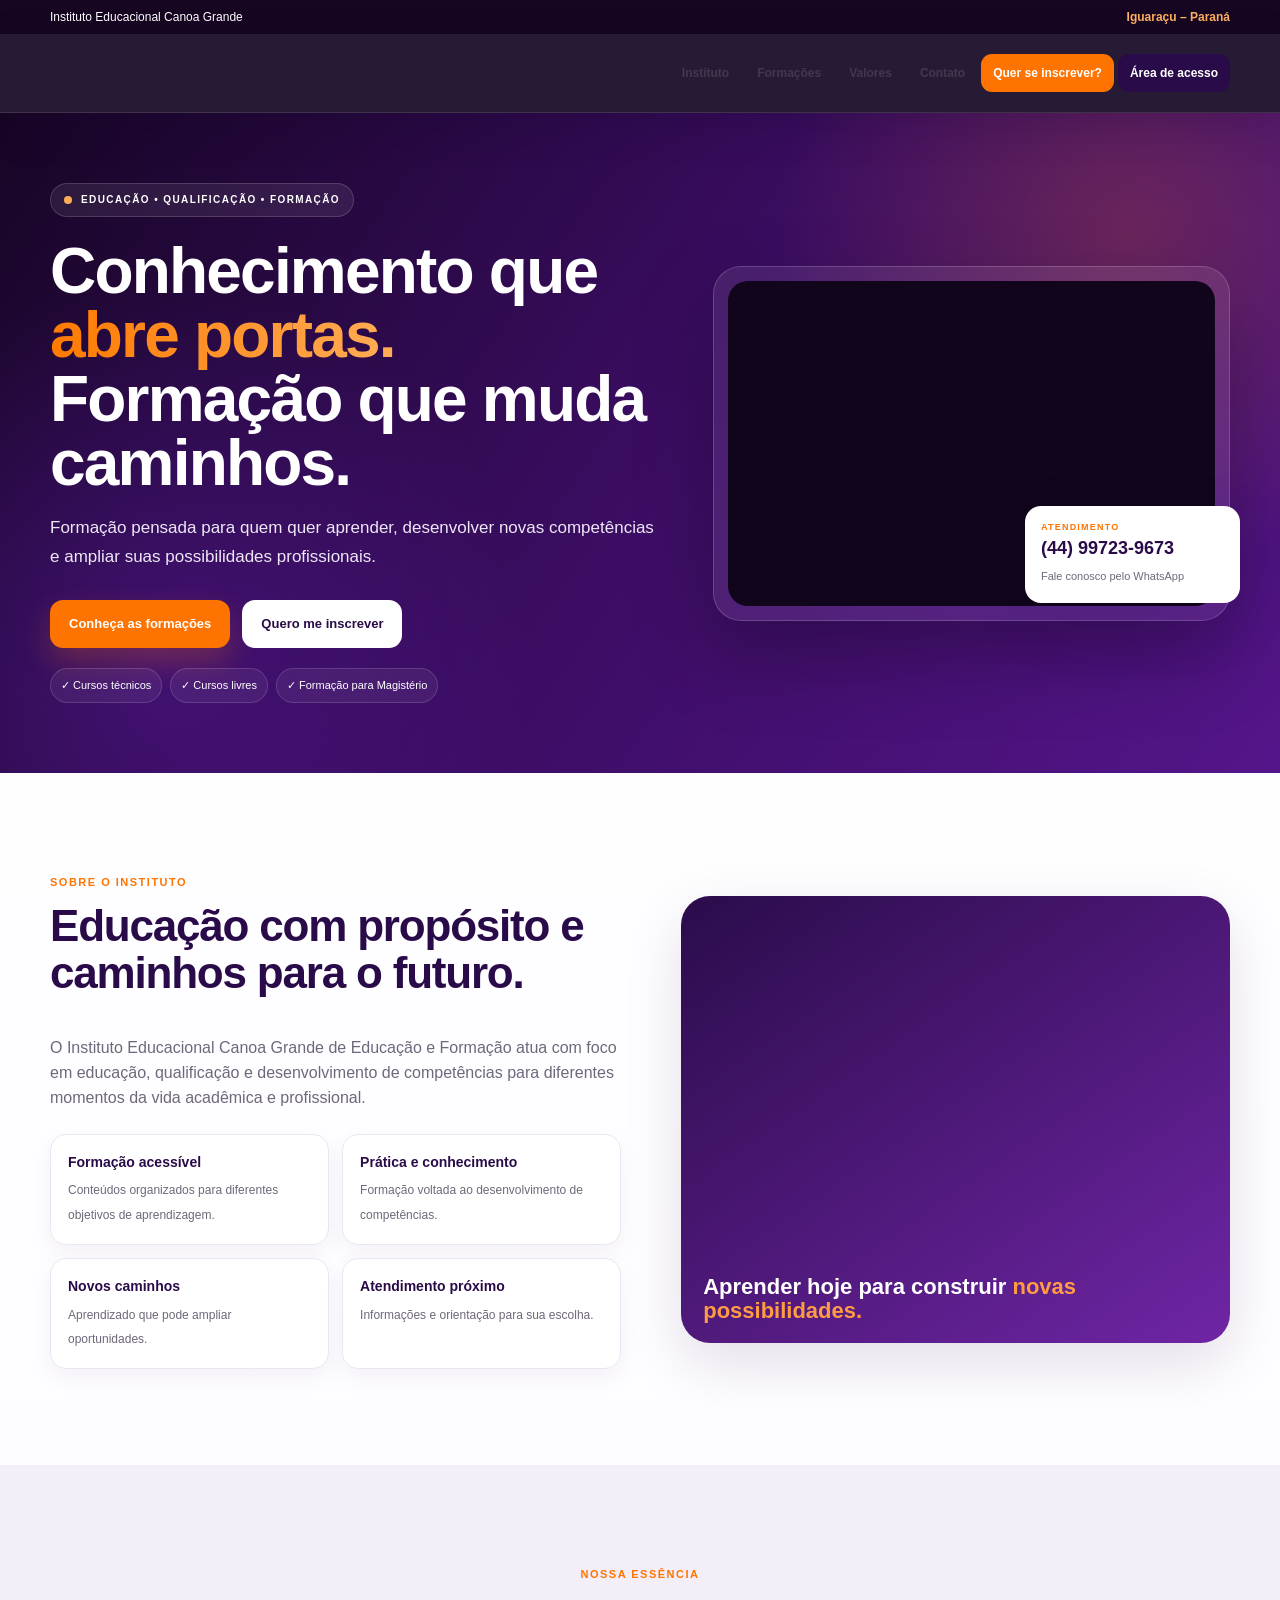
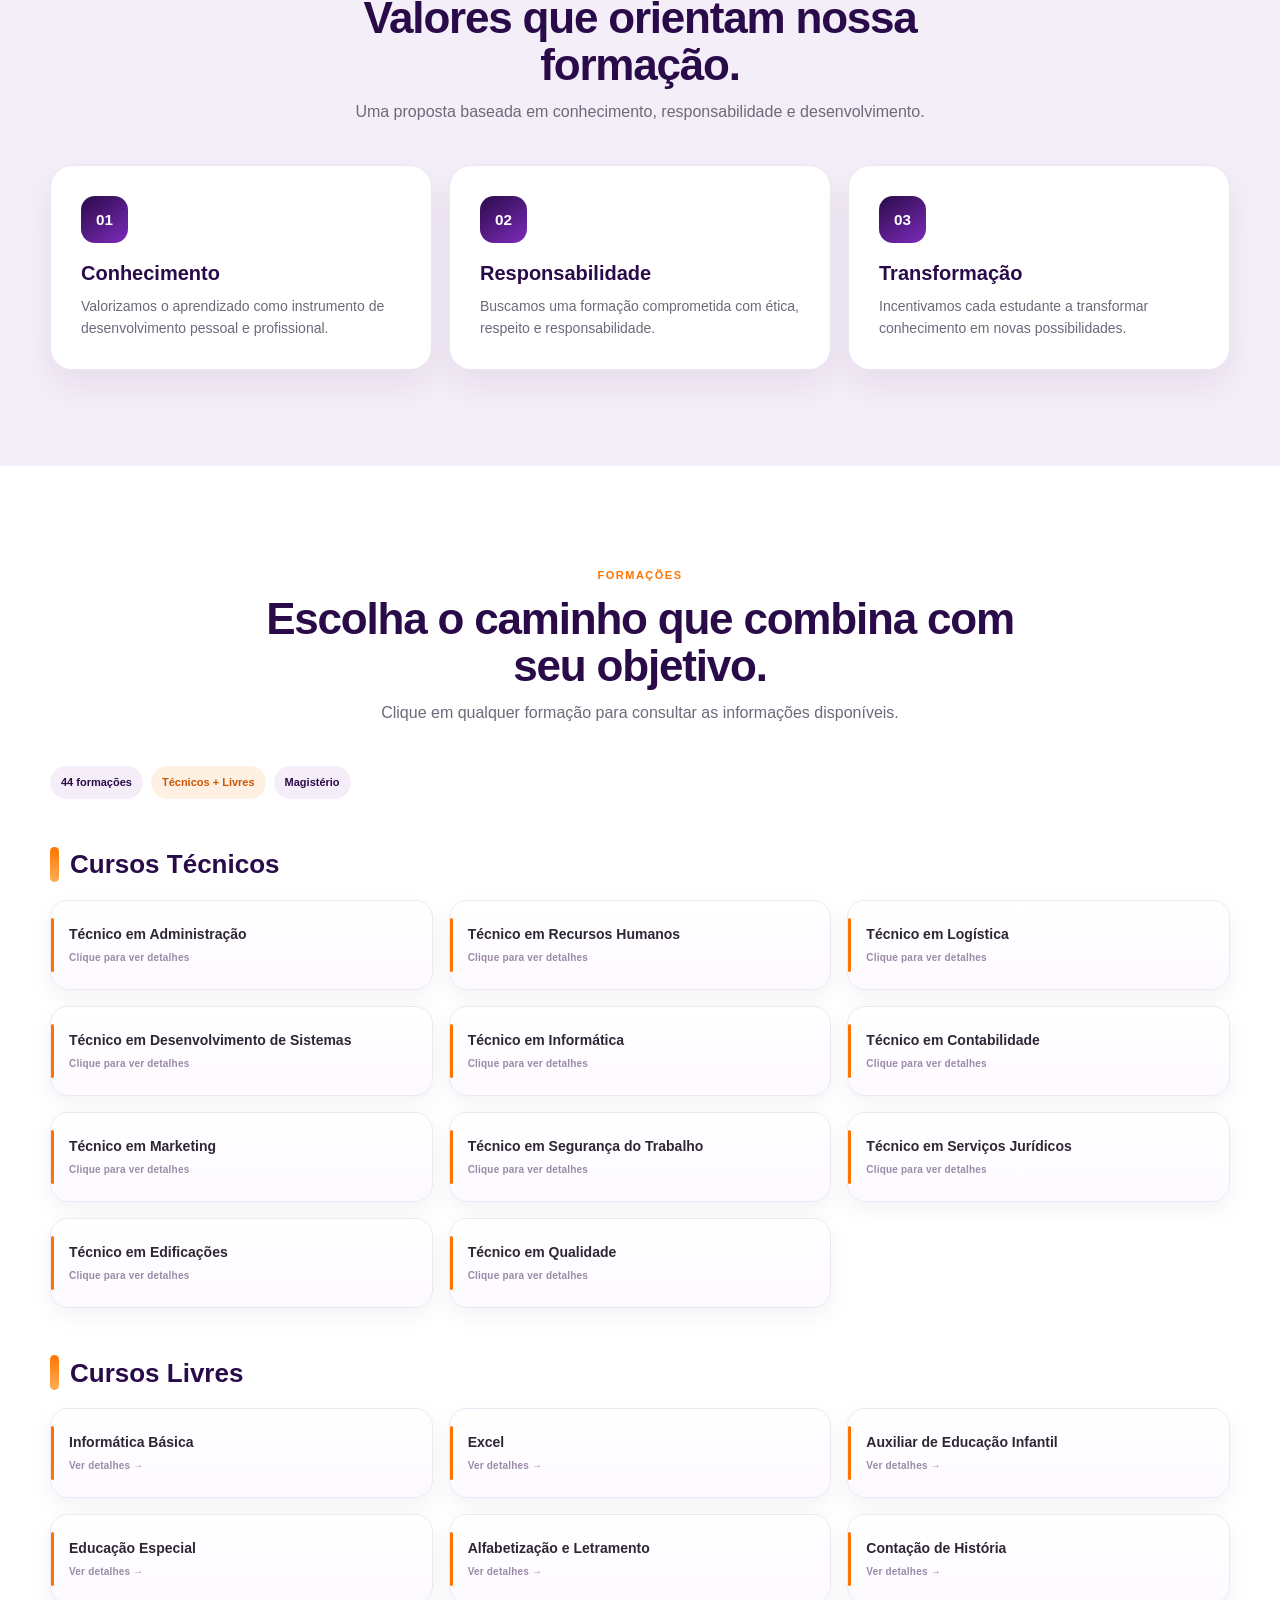
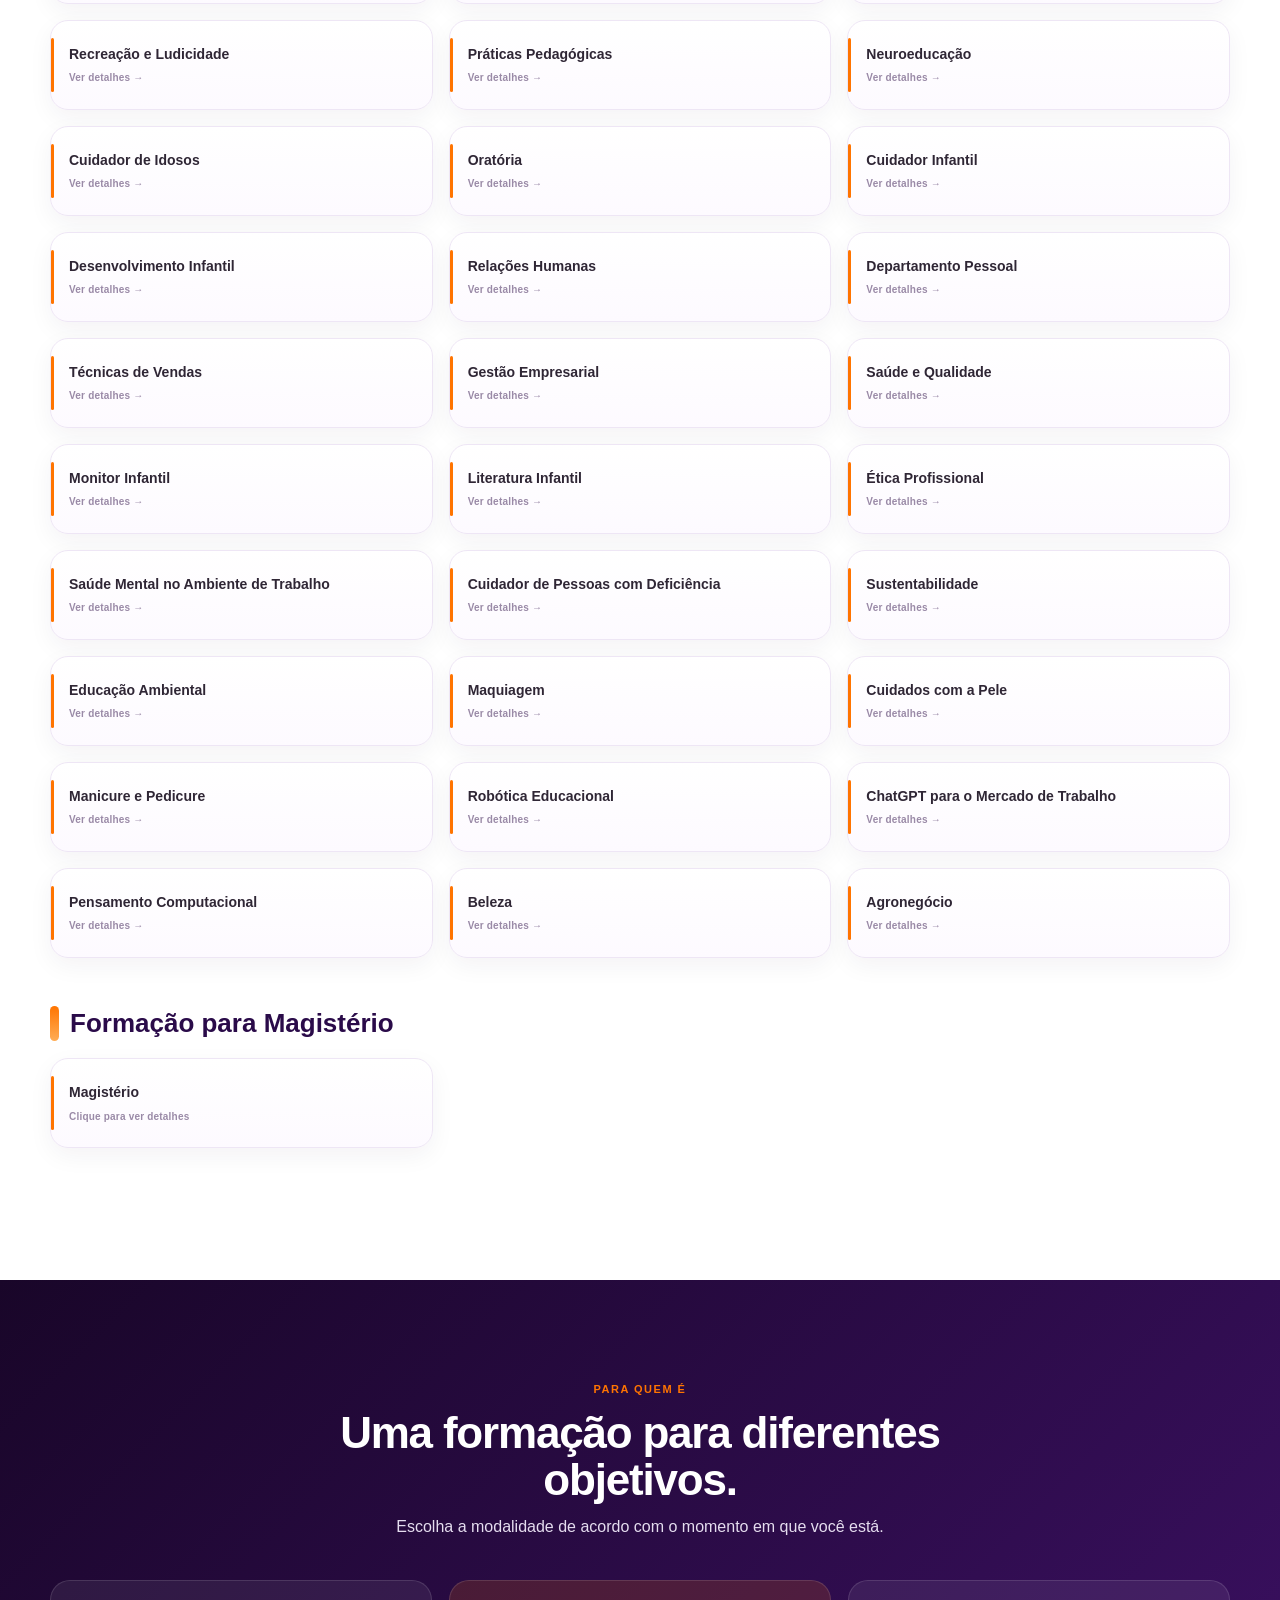
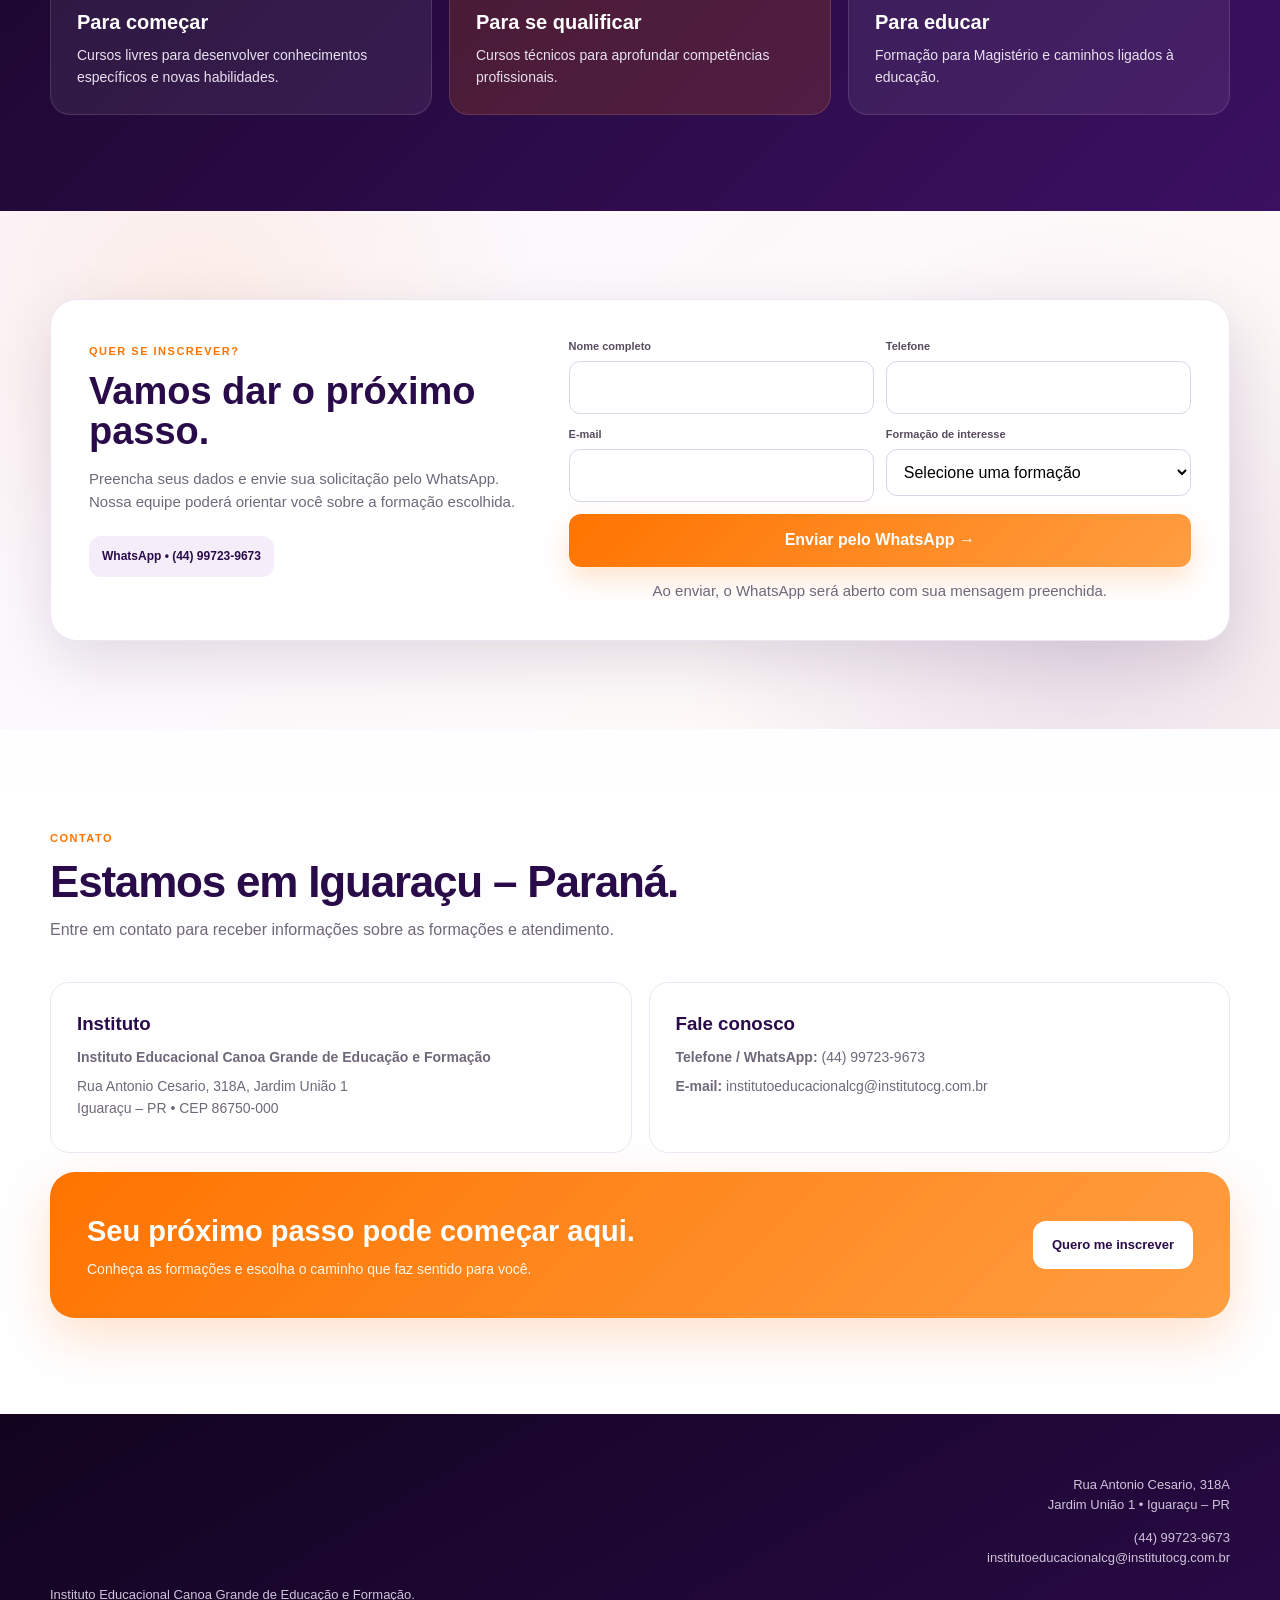
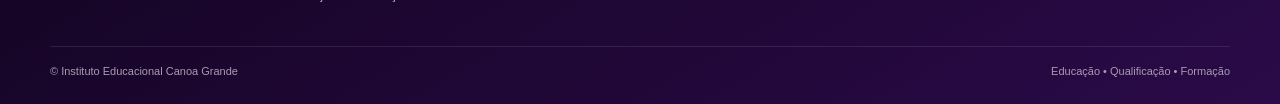
==== instituto/index.html @ 1479496f "Criar acesso independente do Instituto para GitHub Pages" ====
<!doctype html><html lang="pt-BR"><head><meta charset="utf-8"><meta name="viewport" content="width=device-width,initial-scale=1"><title>Instituto Educacional Canoa Grande</title><meta http-equiv="refresh" content="0;url=../landing.html"><script>location.replace('../landing.html');</script></head><body>Redirecionando para o site do Instituto...</body></html>
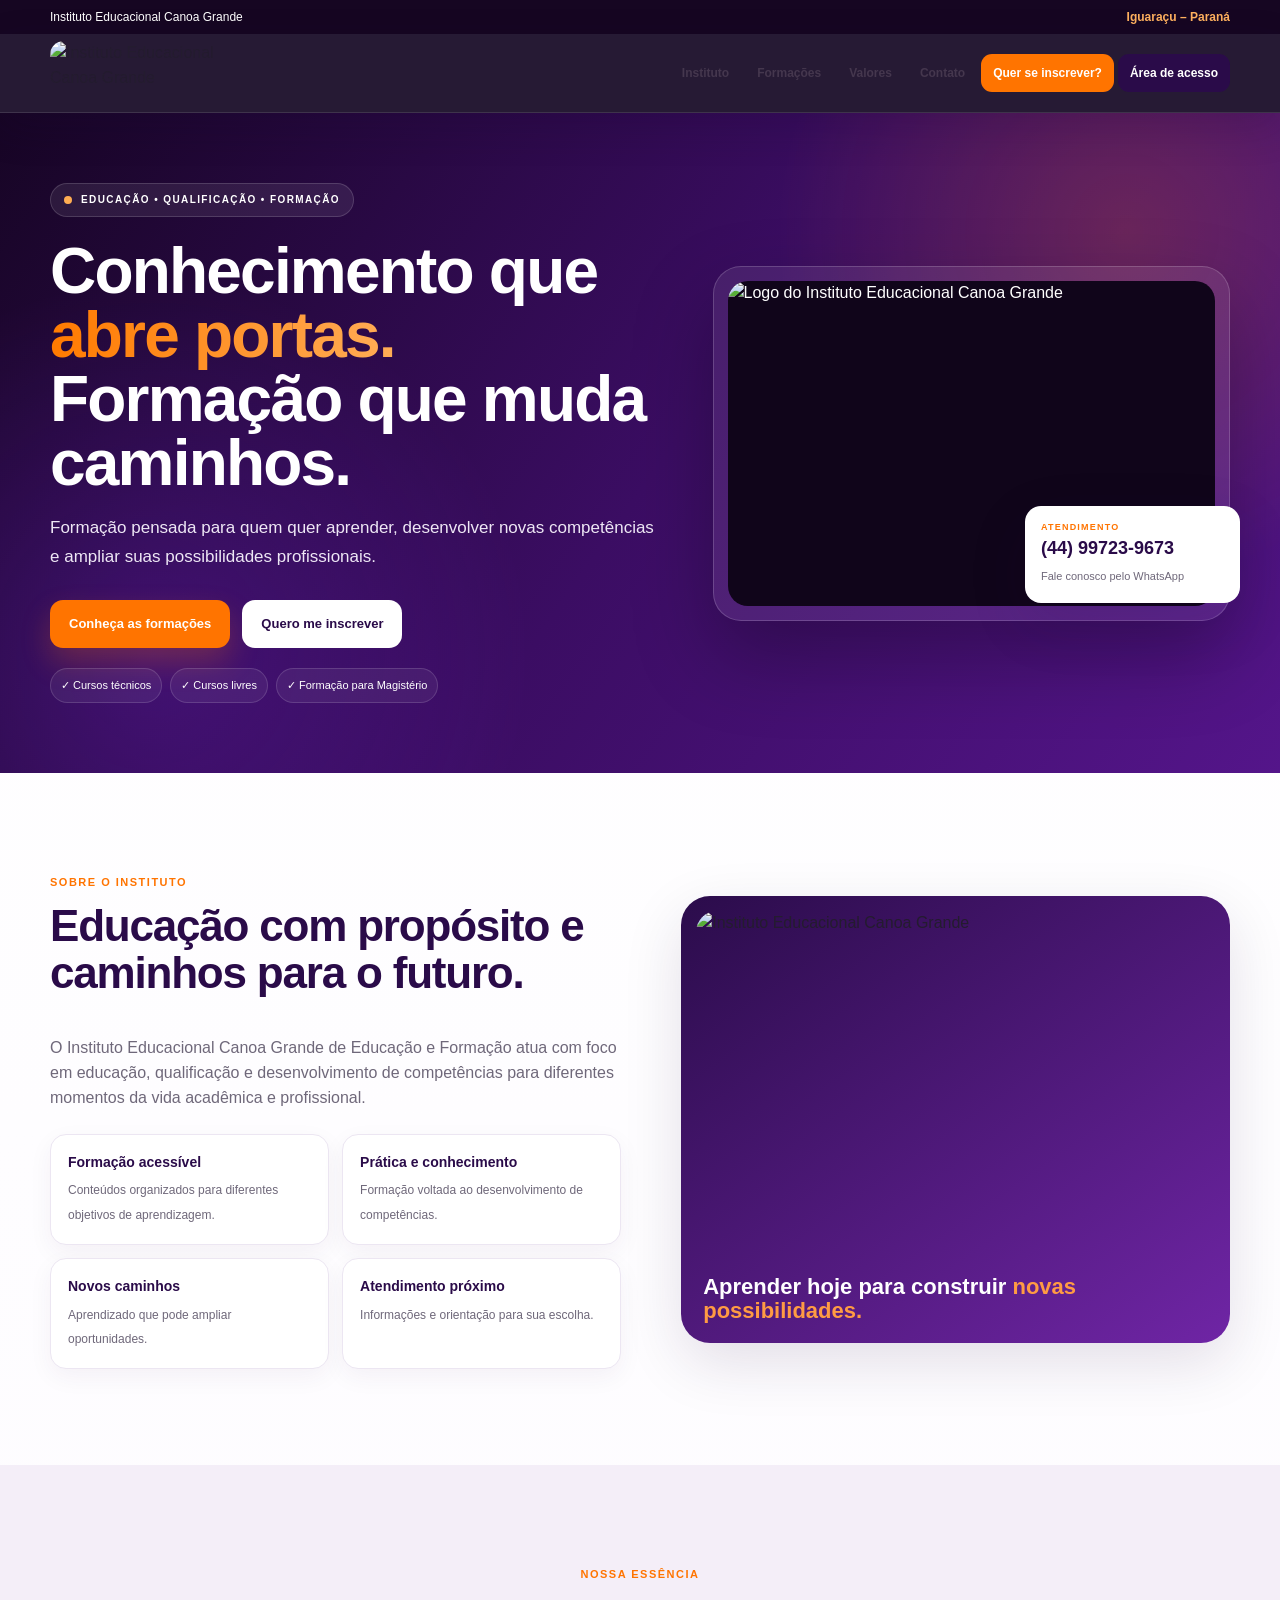
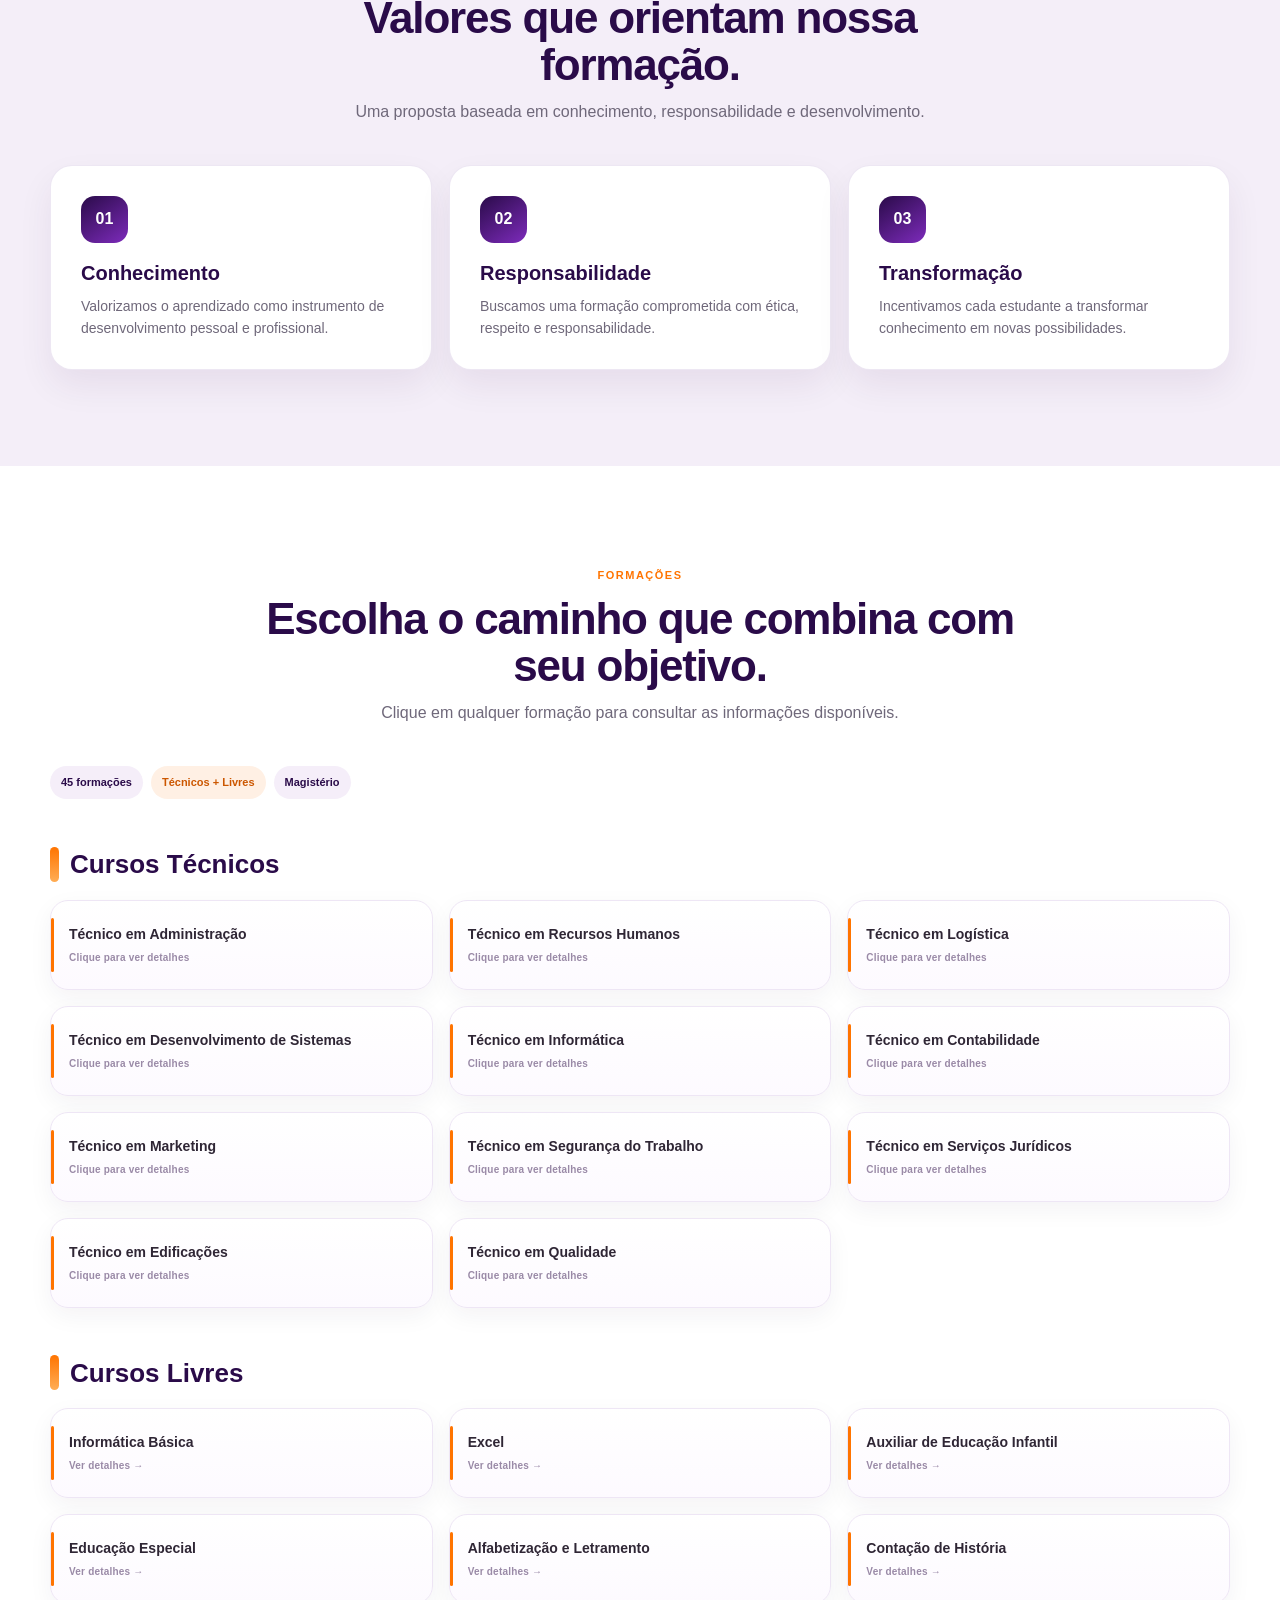
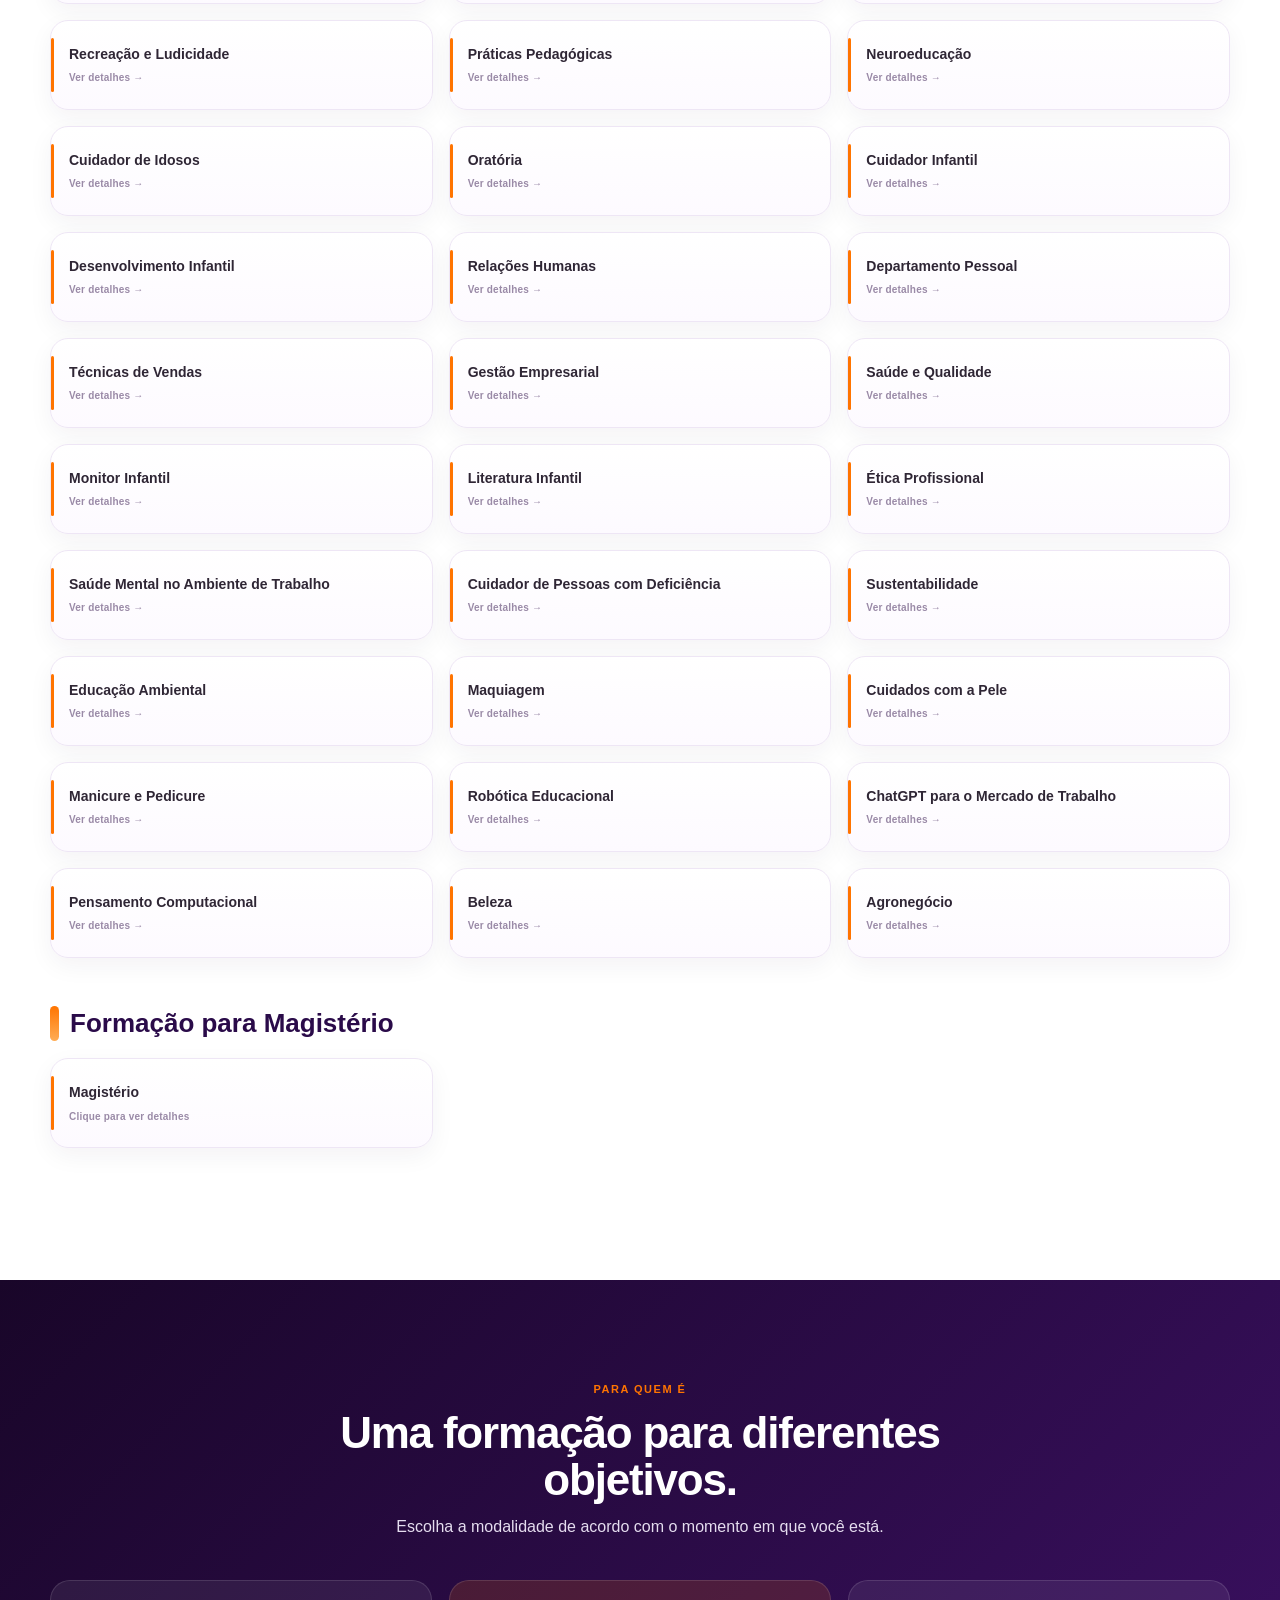
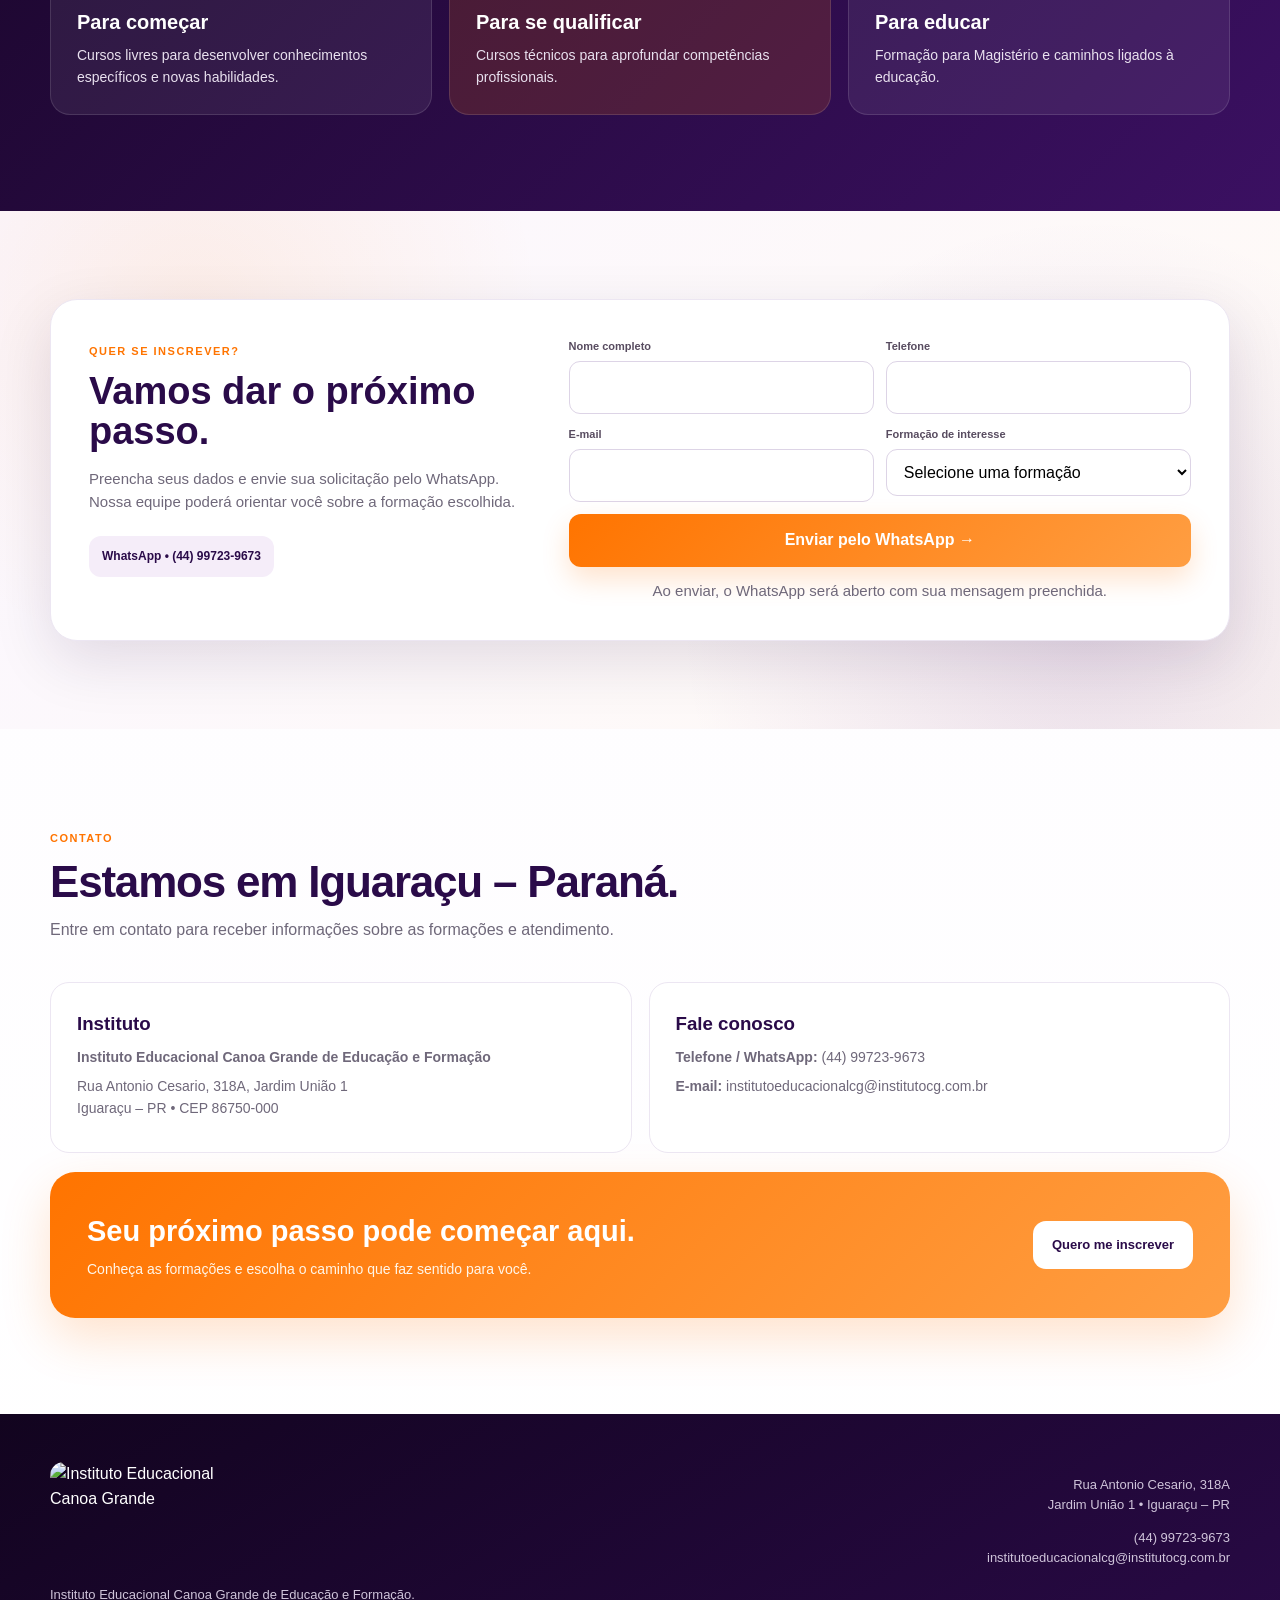
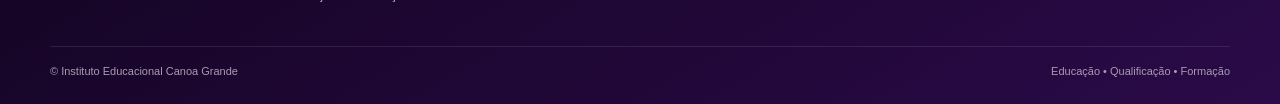
==== commit 62501298: "Corrige publicação estática do site do instituto no GitHub Pages" ====
--- a/instituto/index.html
+++ b/instituto/index.html
@@ -1 +1,34 @@
-<!doctype html><html lang="pt-BR"><head><meta charset="utf-8"><meta name="viewport" content="width=device-width,initial-scale=1"><title>Instituto Educacional Canoa Grande</title><meta http-equiv="refresh" content="0;url=../landing.html"><script>location.replace('../landing.html');</script></head><body>Redirecionando para o site do Instituto...</body></html>+<!doctype html>
+<html lang="pt-BR">
+<head>
+  <meta charset="utf-8">
+  <meta name="viewport" content="width=device-width,initial-scale=1">
+  <meta name="robots" content="index,follow">
+  <title>Instituto Educacional Canoa Grande</title>
+</head>
+<body style="margin:0;background:#190629;color:#fff;font-family:Arial,sans-serif">
+  <div id="status" style="min-height:100vh;display:grid;place-items:center;padding:24px;text-align:center">Carregando o site do Instituto…</div>
+  <script>
+  (async function(){
+    const status=document.getElementById('status');
+    try{
+      const response=await fetch('../landing.html',{cache:'no-store'});
+      if(!response.ok) throw new Error('Falha ao carregar o site institucional ('+response.status+').');
+      let html=await response.text();
+      // GitHub Pages publica este projeto em /Portal-Administrativo/.
+      // Convertemos recursos absolutos para caminhos relativos ao projeto.
+      html=html.replace(/(\s(?:src|href)=['"])\/(?!\/)/gi,'$1../');
+      // Mantém a identidade visual usando a imagem original do logo.
+      html=html.replace(/\.\.\/instituto-logo\.svg/gi,'../instituto-logo-original.jpg');
+      // O card "44 formações" estava incorreto: são 11 técnicos + 33 livres + Magistério = 45.
+      html=html.replace(/44 formações/g,'45 formações');
+      document.open();
+      document.write(html);
+      document.close();
+    }catch(error){
+      status.innerHTML='<div><h1 style="margin:0 0 12px">Não foi possível abrir o Instituto</h1><p style="opacity:.85">'+String(error.message||error)+'</p><p><a href="../" style="color:#ffad52">Voltar ao início</a></p></div>';
+    }
+  })();
+  </script>
+</body>
+</html>
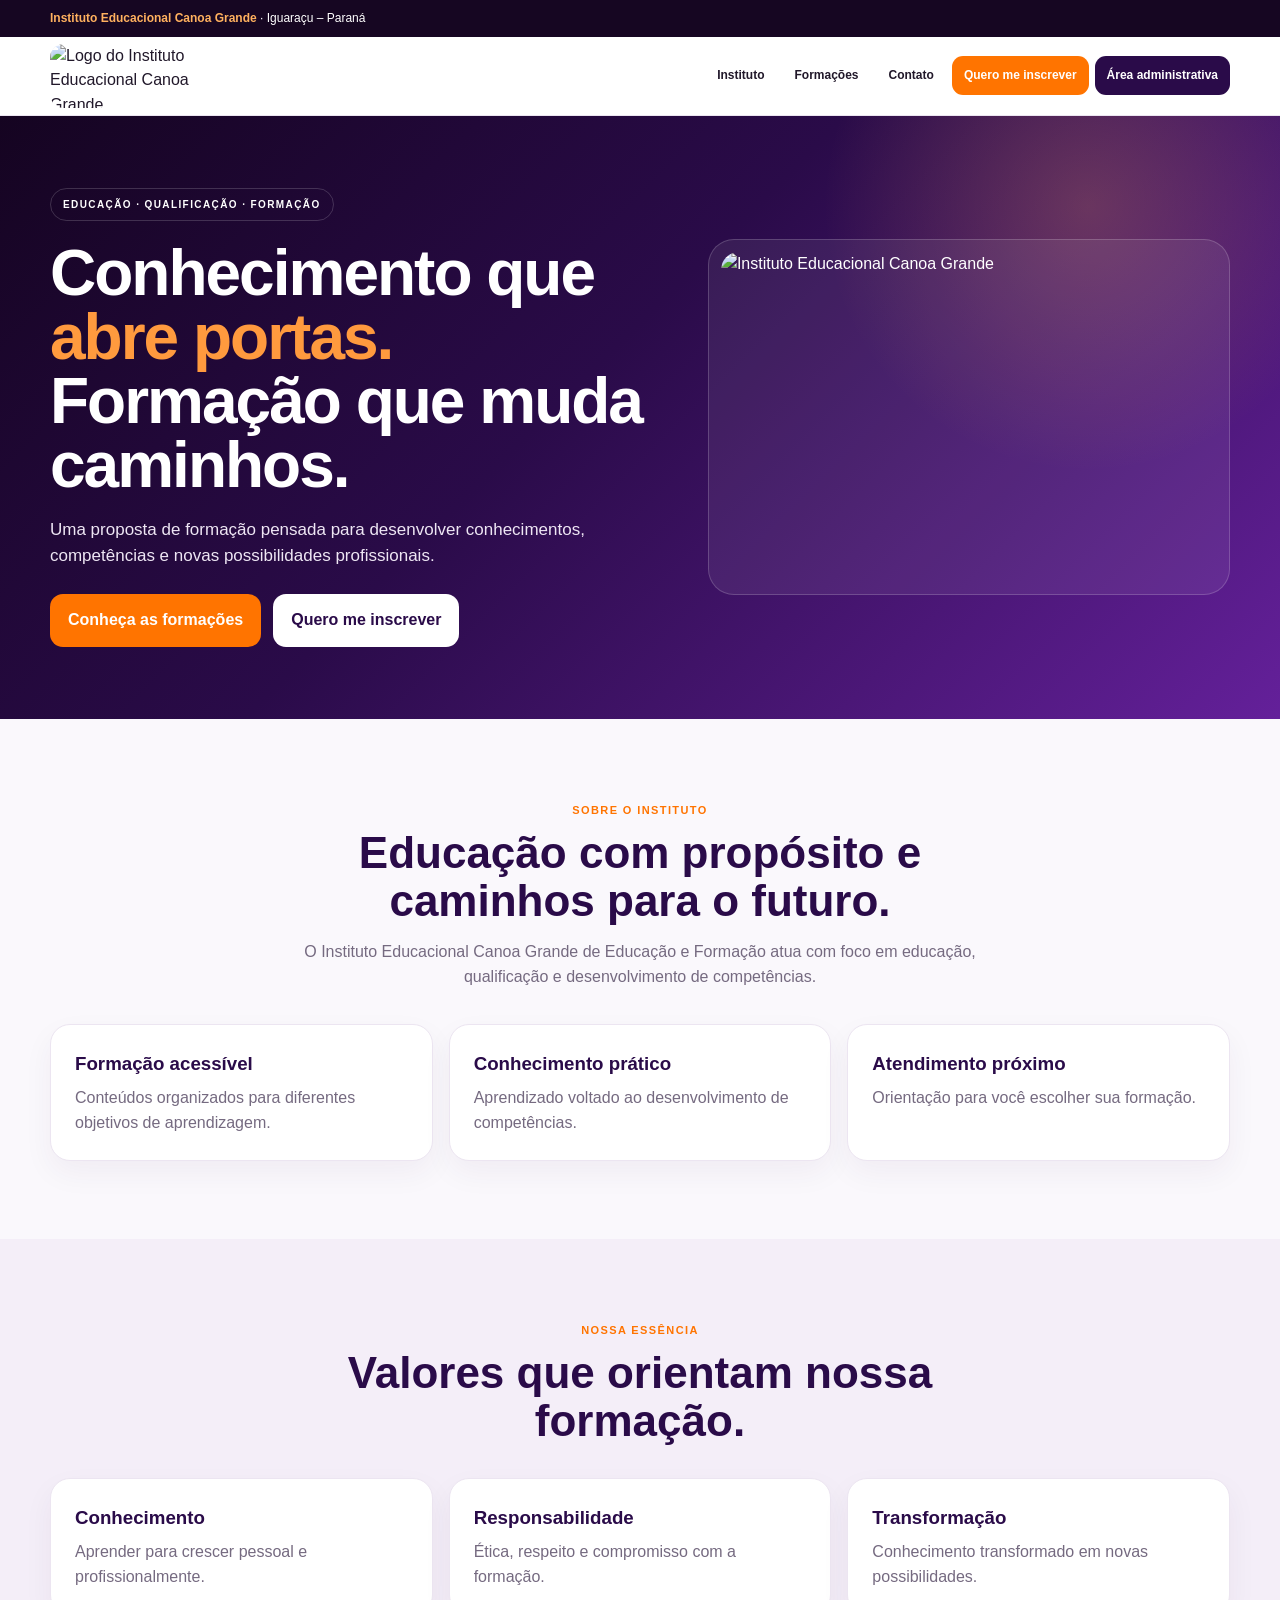
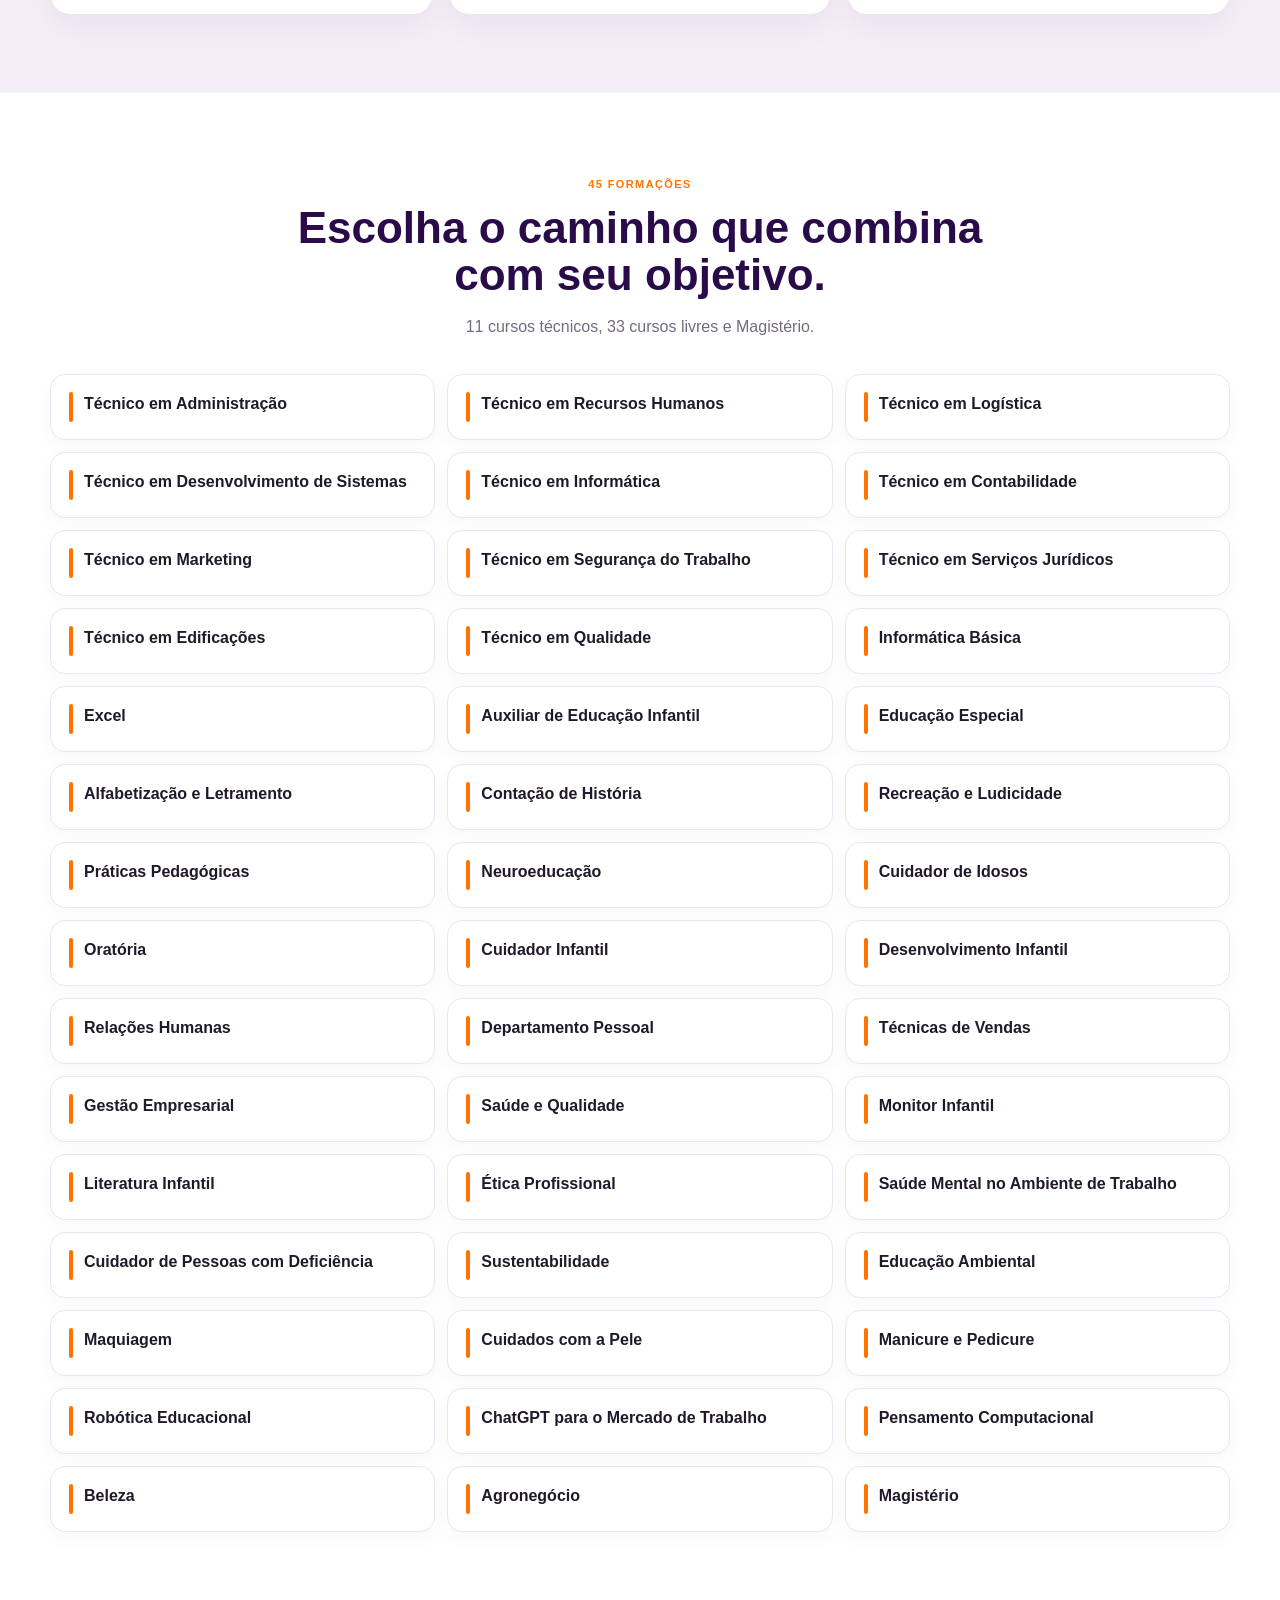
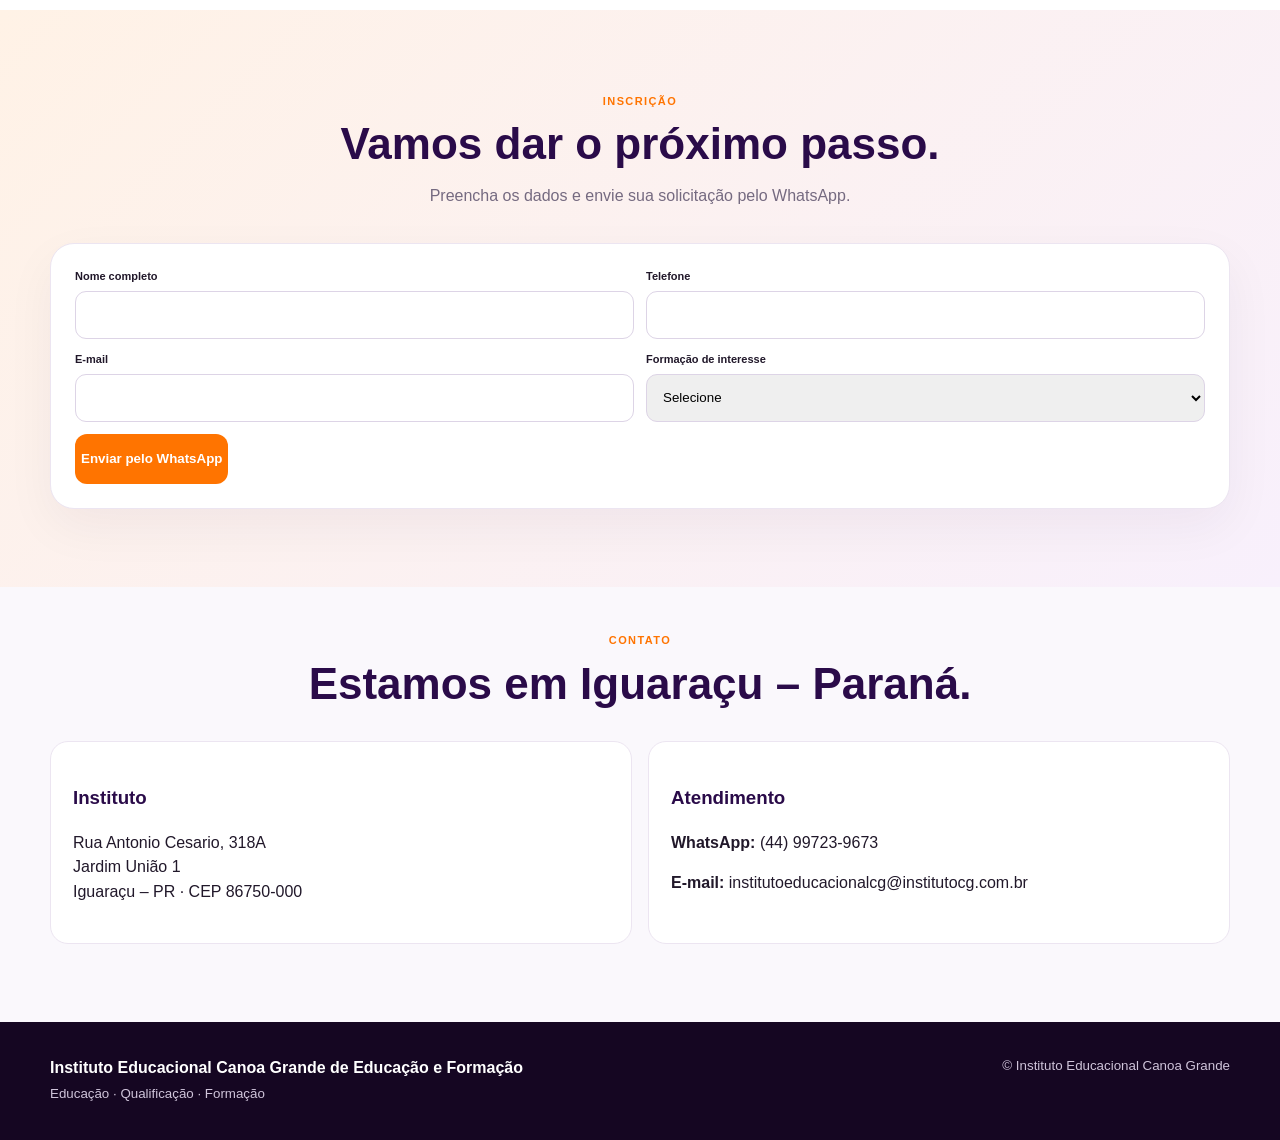
==== commit ee0f1655: "feat: make institute page standalone and resilient" ====
--- a/instituto/index.html
+++ b/instituto/index.html
@@ -1,34 +1 @@
-<!doctype html>
-<html lang="pt-BR">
-<head>
-  <meta charset="utf-8">
-  <meta name="viewport" content="width=device-width,initial-scale=1">
-  <meta name="robots" content="index,follow">
-  <title>Instituto Educacional Canoa Grande</title>
-</head>
-<body style="margin:0;background:#190629;color:#fff;font-family:Arial,sans-serif">
-  <div id="status" style="min-height:100vh;display:grid;place-items:center;padding:24px;text-align:center">Carregando o site do Instituto…</div>
-  <script>
-  (async function(){
-    const status=document.getElementById('status');
-    try{
-      const response=await fetch('../landing.html',{cache:'no-store'});
-      if(!response.ok) throw new Error('Falha ao carregar o site institucional ('+response.status+').');
-      let html=await response.text();
-      // GitHub Pages publica este projeto em /Portal-Administrativo/.
-      // Convertemos recursos absolutos para caminhos relativos ao projeto.
-      html=html.replace(/(\s(?:src|href)=['"])\/(?!\/)/gi,'$1../');
-      // Mantém a identidade visual usando a imagem original do logo.
-      html=html.replace(/\.\.\/instituto-logo\.svg/gi,'../instituto-logo-original.jpg');
-      // O card "44 formações" estava incorreto: são 11 técnicos + 33 livres + Magistério = 45.
-      html=html.replace(/44 formações/g,'45 formações');
-      document.open();
-      document.write(html);
-      document.close();
-    }catch(error){
-      status.innerHTML='<div><h1 style="margin:0 0 12px">Não foi possível abrir o Instituto</h1><p style="opacity:.85">'+String(error.message||error)+'</p><p><a href="../" style="color:#ffad52">Voltar ao início</a></p></div>';
-    }
-  })();
-  </script>
-</body>
-</html>
+<!doctype html><html lang="pt-BR"><head><meta charset="utf-8"><meta name="viewport" content="width=device-width,initial-scale=1"><meta name="robots" content="index,follow"><meta name="theme-color" content="#2a0b49"><title>Instituto Educacional Canoa Grande de Educação e Formação</title><meta name="description" content="Educação, qualificação e formação profissional em Iguaraçu – Paraná."><style>:root{--p:#2a0b49;--p2:#64209a;--o:#ff7400;--bg:#faf8fc;--ink:#21182a;--muted:#756a80;--line:#ece5f1}*{box-sizing:border-box}html{scroll-behavior:smooth}body{margin:0;font-family:Inter,Segoe UI,Arial,sans-serif;background:var(--bg);color:var(--ink);line-height:1.55}a{text-decoration:none;color:inherit}.wrap{width:min(1180px,calc(100% - 32px));margin:auto}.top{background:#160622;color:#fff;padding:9px 0;font-size:12px}.top b{color:#ffb15f}.nav{position:sticky;top:0;z-index:10;background:#fff;border-bottom:1px solid var(--line)}.navin{min-height:78px;display:flex;align-items:center;justify-content:space-between;gap:18px}.brand{width:180px;height:64px;border-radius:14px;overflow:hidden}.brand img{width:100%;height:100%;object-fit:cover}.links{display:flex;gap:6px;flex-wrap:wrap;justify-content:flex-end}.links a{padding:10px 12px;border-radius:11px;font-size:12px;font-weight:900}.links .o{background:var(--o);color:#fff}.links .p{background:var(--p);color:#fff}.hero{background:radial-gradient(circle at 85% 15%,rgba(255,171,82,.23),transparent 22%),linear-gradient(135deg,#150421,#2a0b49 45%,#64209a);color:#fff}.heroGrid{display:grid;grid-template-columns:1.08fr .92fr;align-items:center;gap:45px;padding:72px 0}.ey{display:inline-block;padding:8px 12px;border:1px solid #ffffff2b;border-radius:999px;font-size:10px;font-weight:900;letter-spacing:1.4px}.hero h1{font-size:clamp(40px,5vw,68px);line-height:1;letter-spacing:-2px;margin:20px 0}.hero h1 span{color:#ff9a3e}.hero p{max-width:650px;font-size:17px;color:#eee6f4}.btns{display:flex;gap:12px;flex-wrap:wrap;margin-top:24px}.btn{display:inline-flex;align-items:center;justify-content:center;padding:14px 18px;border-radius:13px;font-weight:900}.btn.o{background:var(--o);color:#fff}.btn.w{background:#fff;color:var(--p)}.logoCard{padding:12px;border:1px solid #ffffff2d;background:#ffffff12;border-radius:26px}.logoCard img{display:block;width:100%;aspect-ratio:3/2;object-fit:cover;border-radius:18px}.section{padding:78px 0}.section.alt{background:#f4eef8}.head{text-align:center;max-width:760px;margin:0 auto 34px}.head h2{color:var(--p);font-size:clamp(30px,4vw,44px);line-height:1.08;margin:8px 0}.head p{color:var(--muted)}.tag{color:var(--o);font-weight:900;font-size:11px;letter-spacing:1.4px;text-transform:uppercase}.grid3{display:grid;grid-template-columns:repeat(3,1fr);gap:16px}.card{background:#fff;border:1px solid var(--line);border-radius:20px;padding:24px;box-shadow:0 12px 30px #350e450d}.card h3{color:var(--p);margin:0 0 8px}.card p{color:var(--muted);margin:0}.courses{background:#fff}.courseList{display:grid;grid-template-columns:repeat(3,1fr);gap:12px}.course{padding:17px 18px;background:#fff;border:1px solid var(--line);border-radius:15px;box-shadow:0 7px 20px #2d0d4008;font-weight:900;cursor:pointer}.course:hover{transform:translateY(-2px);box-shadow:0 14px 28px #35105f18}.course:before{content:'';display:block;width:4px;height:30px;background:var(--o);border-radius:99px;float:left;margin-right:11px}.signup{background:linear-gradient(135deg,#fff2e6,#f8f0fc)}.form{display:grid;grid-template-columns:1fr 1fr;gap:12px;background:#fff;border:1px solid var(--line);border-radius:24px;padding:24px;box-shadow:0 18px 50px #2f10410d}.field label{display:block;font-size:11px;font-weight:900;margin-bottom:6px}.field input,.field select{width:100%;min-height:48px;padding:12px;border:1px solid #ddd4e6;border-radius:11px}.full{grid-column:1/-1}.submit{border:0;border-radius:12px;min-height:50px;background:var(--o);color:#fff;font-weight:900;cursor:pointer}.contact{padding-top:40px}.contactGrid{display:grid;grid-template-columns:1fr 1fr;gap:16px}.contactBox{background:#fff;border:1px solid var(--line);border-radius:18px;padding:22px}.contactBox h3{color:var(--p)}footer{background:#150622;color:#fff;padding:34px 0}.foot{display:flex;justify-content:space-between;gap:20px}.foot small{color:#cfc4da}@media(max-width:900px){.heroGrid,.grid3,.courseList,.contactGrid{grid-template-columns:1fr 1fr}.logoCard{order:-1}}@media(max-width:650px){.links{display:none}.navin{min-height:66px}.brand{width:132px;height:48px}.heroGrid,.grid3,.courseList,.contactGrid,.form{grid-template-columns:1fr}.heroGrid{padding:48px 0}.hero h1{font-size:40px}.section{padding:60px 0}.foot{display:grid}.btn{width:100%}}</style></head><body><div class="top"><div class="wrap"><b>Instituto Educacional Canoa Grande</b> · Iguaraçu – Paraná</div></div><header class="nav"><div class="wrap navin"><a class="brand" href="#inicio"><img src="../instituto-logo-original.jpg" alt="Logo do Instituto Educacional Canoa Grande"></a><nav class="links"><a href="#instituto">Instituto</a><a href="#formacoes">Formações</a><a href="#contato">Contato</a><a class="o" href="#inscricao">Quero me inscrever</a><a class="p" href="../portal/">Área administrativa</a></nav></div></header><main id="inicio"><section class="hero"><div class="wrap heroGrid"><div><span class="ey">EDUCAÇÃO · QUALIFICAÇÃO · FORMAÇÃO</span><h1>Conhecimento que <span>abre portas.</span><br>Formação que muda caminhos.</h1><p>Uma proposta de formação pensada para desenvolver conhecimentos, competências e novas possibilidades profissionais.</p><div class="btns"><a class="btn o" href="#formacoes">Conheça as formações</a><a class="btn w" href="#inscricao">Quero me inscrever</a></div></div><div class="logoCard"><img src="../instituto-logo-original.jpg" alt="Instituto Educacional Canoa Grande"></div></div></section><section class="section" id="instituto"><div class="wrap"><div class="head"><span class="tag">Sobre o Instituto</span><h2>Educação com propósito e caminhos para o futuro.</h2><p>O Instituto Educacional Canoa Grande de Educação e Formação atua com foco em educação, qualificação e desenvolvimento de competências.</p></div><div class="grid3"><article class="card"><h3>Formação acessível</h3><p>Conteúdos organizados para diferentes objetivos de aprendizagem.</p></article><article class="card"><h3>Conhecimento prático</h3><p>Aprendizado voltado ao desenvolvimento de competências.</p></article><article class="card"><h3>Atendimento próximo</h3><p>Orientação para você escolher sua formação.</p></article></div></div></section><section class="section alt"><div class="wrap"><div class="head"><span class="tag">Nossa essência</span><h2>Valores que orientam nossa formação.</h2></div><div class="grid3"><article class="card"><h3>Conhecimento</h3><p>Aprender para crescer pessoal e profissionalmente.</p></article><article class="card"><h3>Responsabilidade</h3><p>Ética, respeito e compromisso com a formação.</p></article><article class="card"><h3>Transformação</h3><p>Conhecimento transformado em novas possibilidades.</p></article></div></div></section><section class="section courses" id="formacoes"><div class="wrap"><div class="head"><span class="tag">45 formações</span><h2>Escolha o caminho que combina com seu objetivo.</h2><p>11 cursos técnicos, 33 cursos livres e Magistério.</p></div><div class="courseList"><div class="course">Técnico em Administração</div><div class="course">Técnico em Recursos Humanos</div><div class="course">Técnico em Logística</div><div class="course">Técnico em Desenvolvimento de Sistemas</div><div class="course">Técnico em Informática</div><div class="course">Técnico em Contabilidade</div><div class="course">Técnico em Marketing</div><div class="course">Técnico em Segurança do Trabalho</div><div class="course">Técnico em Serviços Jurídicos</div><div class="course">Técnico em Edificações</div><div class="course">Técnico em Qualidade</div><div class="course">Informática Básica</div><div class="course">Excel</div><div class="course">Auxiliar de Educação Infantil</div><div class="course">Educação Especial</div><div class="course">Alfabetização e Letramento</div><div class="course">Contação de História</div><div class="course">Recreação e Ludicidade</div><div class="course">Práticas Pedagógicas</div><div class="course">Neuroeducação</div><div class="course">Cuidador de Idosos</div><div class="course">Oratória</div><div class="course">Cuidador Infantil</div><div class="course">Desenvolvimento Infantil</div><div class="course">Relações Humanas</div><div class="course">Departamento Pessoal</div><div class="course">Técnicas de Vendas</div><div class="course">Gestão Empresarial</div><div class="course">Saúde e Qualidade</div><div class="course">Monitor Infantil</div><div class="course">Literatura Infantil</div><div class="course">Ética Profissional</div><div class="course">Saúde Mental no Ambiente de Trabalho</div><div class="course">Cuidador de Pessoas com Deficiência</div><div class="course">Sustentabilidade</div><div class="course">Educação Ambiental</div><div class="course">Maquiagem</div><div class="course">Cuidados com a Pele</div><div class="course">Manicure e Pedicure</div><div class="course">Robótica Educacional</div><div class="course">ChatGPT para o Mercado de Trabalho</div><div class="course">Pensamento Computacional</div><div class="course">Beleza</div><div class="course">Agronegócio</div><div class="course">Magistério</div></div></div></section><section class="section signup" id="inscricao"><div class="wrap"><div class="head"><span class="tag">Inscrição</span><h2>Vamos dar o próximo passo.</h2><p>Preencha os dados e envie sua solicitação pelo WhatsApp.</p></div><form class="form" id="f"><div class="field"><label>Nome completo</label><input id="nome" required></div><div class="field"><label>Telefone</label><input id="telefone" required inputmode="tel"></div><div class="field"><label>E-mail</label><input id="email" type="email"></div><div class="field"><label>Formação de interesse</label><select id="curso" required><option value="">Selecione</option><option>Curso Técnico</option><option>Curso Livre</option><option>Magistério</option></select></div><div class="full"><button class="submit" type="submit">Enviar pelo WhatsApp</button></div></form></div></section><section class="section contact" id="contato"><div class="wrap"><div class="head"><span class="tag">Contato</span><h2>Estamos em Iguaraçu – Paraná.</h2></div><div class="contactGrid"><div class="contactBox"><h3>Instituto</h3><p>Rua Antonio Cesario, 318A<br>Jardim União 1<br>Iguaraçu – PR · CEP 86750-000</p></div><div class="contactBox"><h3>Atendimento</h3><p><b>WhatsApp:</b> (44) 99723-9673</p><p><b>E-mail:</b> institutoeducacionalcg@institutocg.com.br</p></div></div></div></section></main><footer><div class="wrap foot"><div><b>Instituto Educacional Canoa Grande de Educação e Formação</b><br><small>Educação · Qualificação · Formação</small></div><small>© Instituto Educacional Canoa Grande</small></div></footer><script>document.getElementById('f').addEventListener('submit',e=>{e.preventDefault();const m=`Olá! Quero informações sobre as formações do Instituto Canoa Grande.%0A%0ANome: ${encodeURIComponent(nome.value)}%0ATelefone: ${encodeURIComponent(telefone.value)}%0AE-mail: ${encodeURIComponent(email.value||'Não informado')}%0AInteresse: ${encodeURIComponent(curso.value)}`;location.href='https://wa.me/5544997239673?text='+m});</script></body></html>
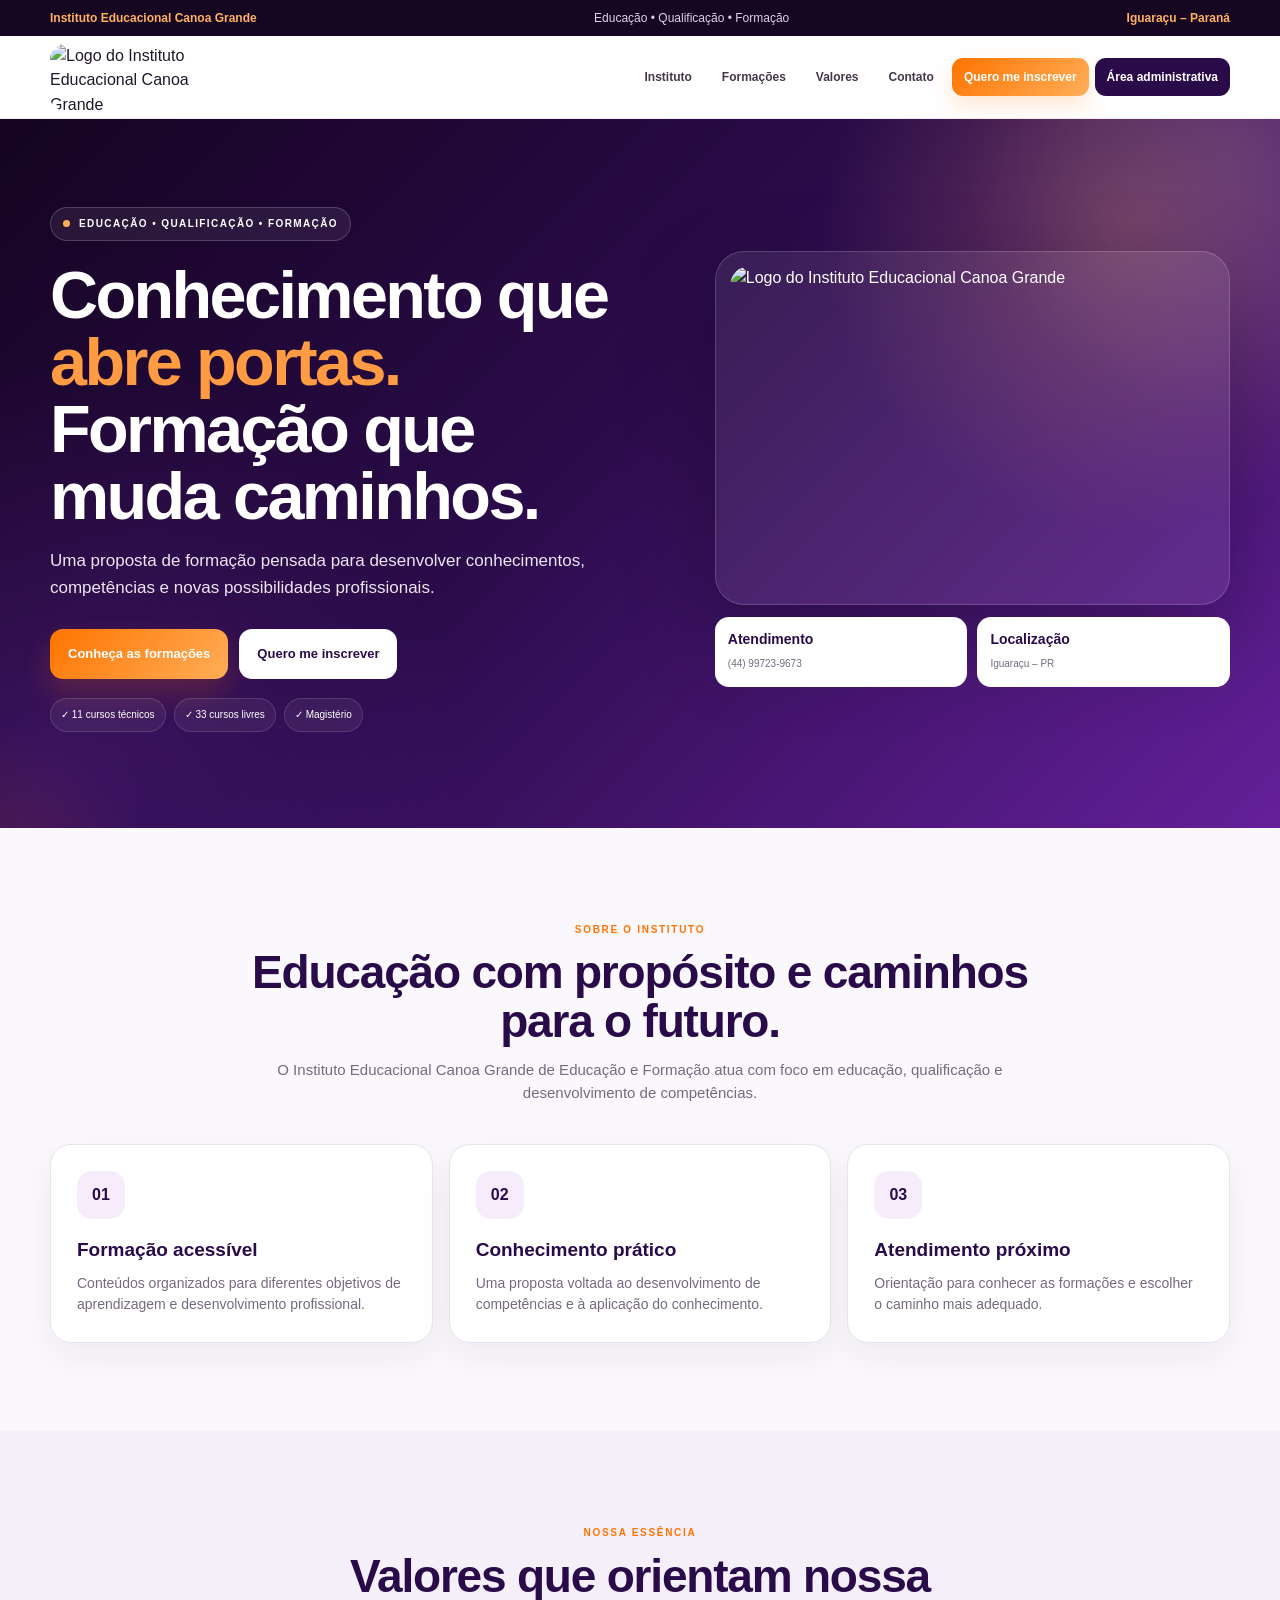
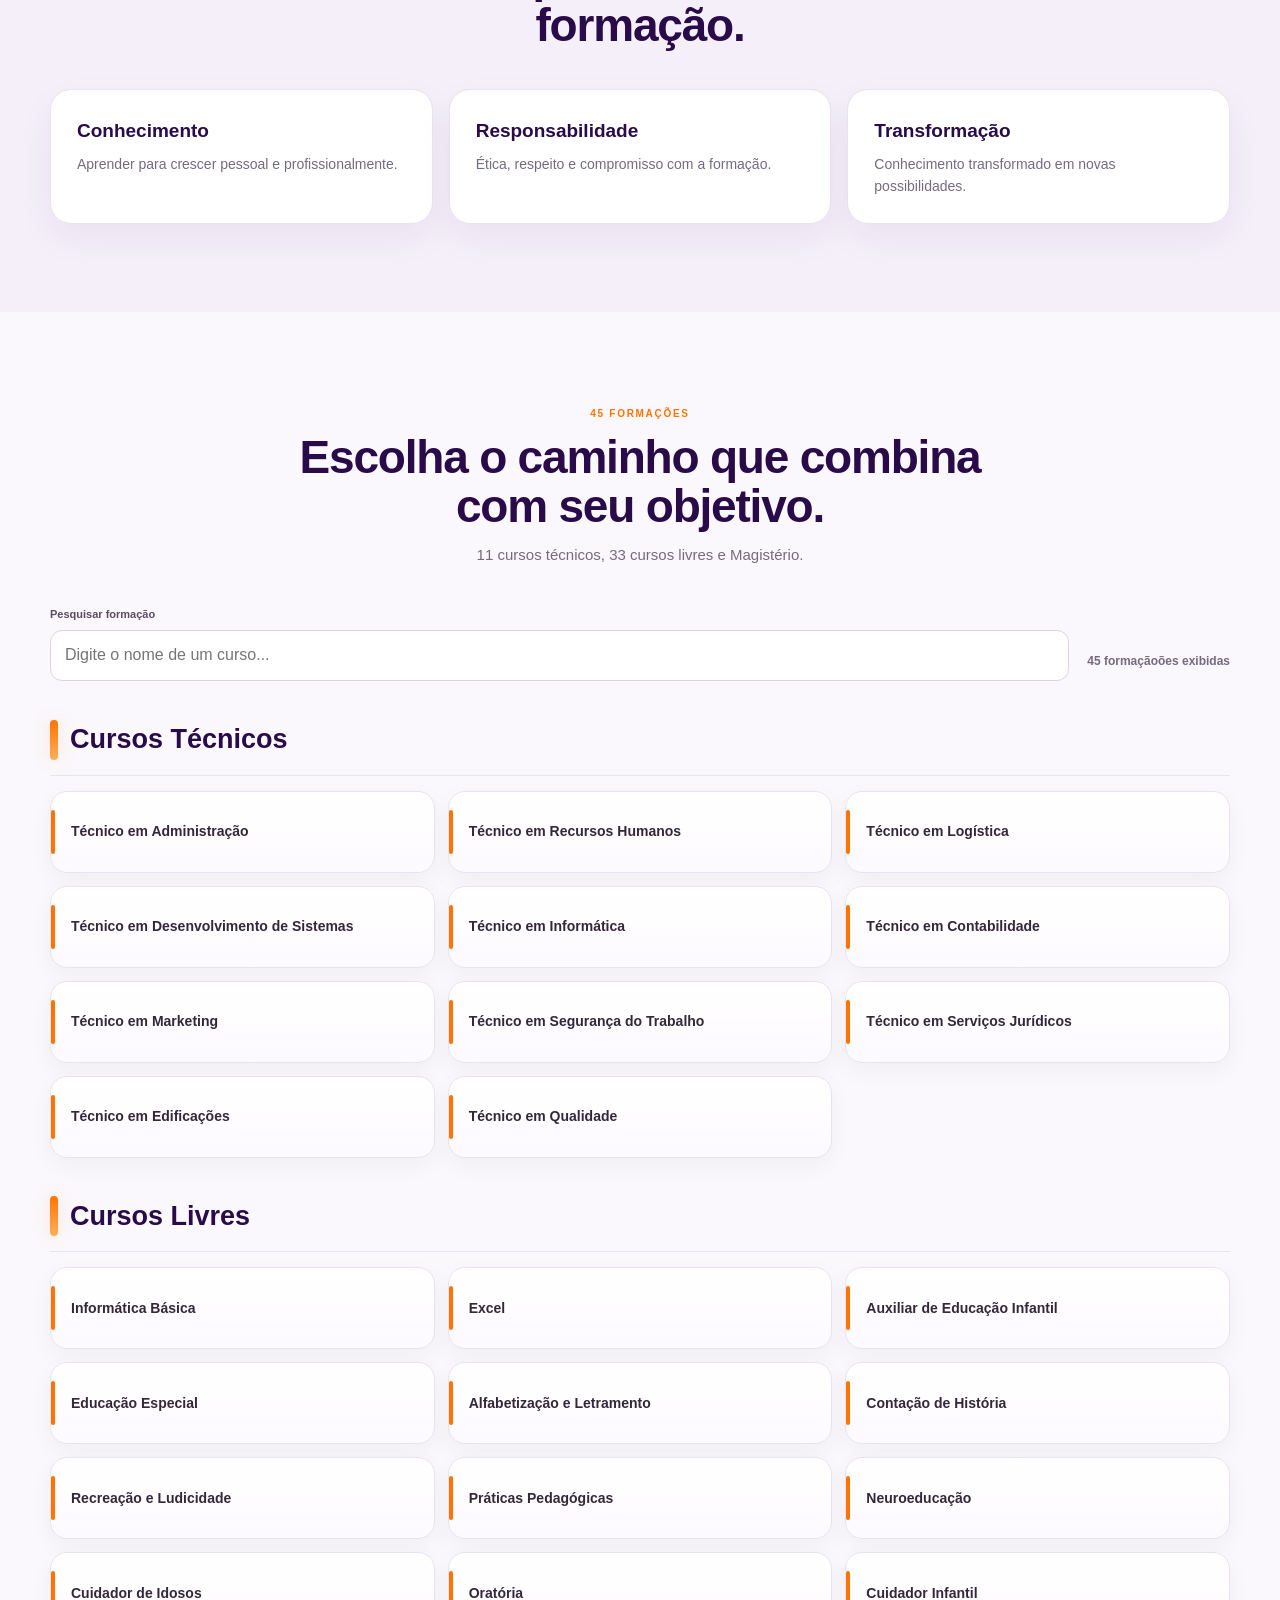
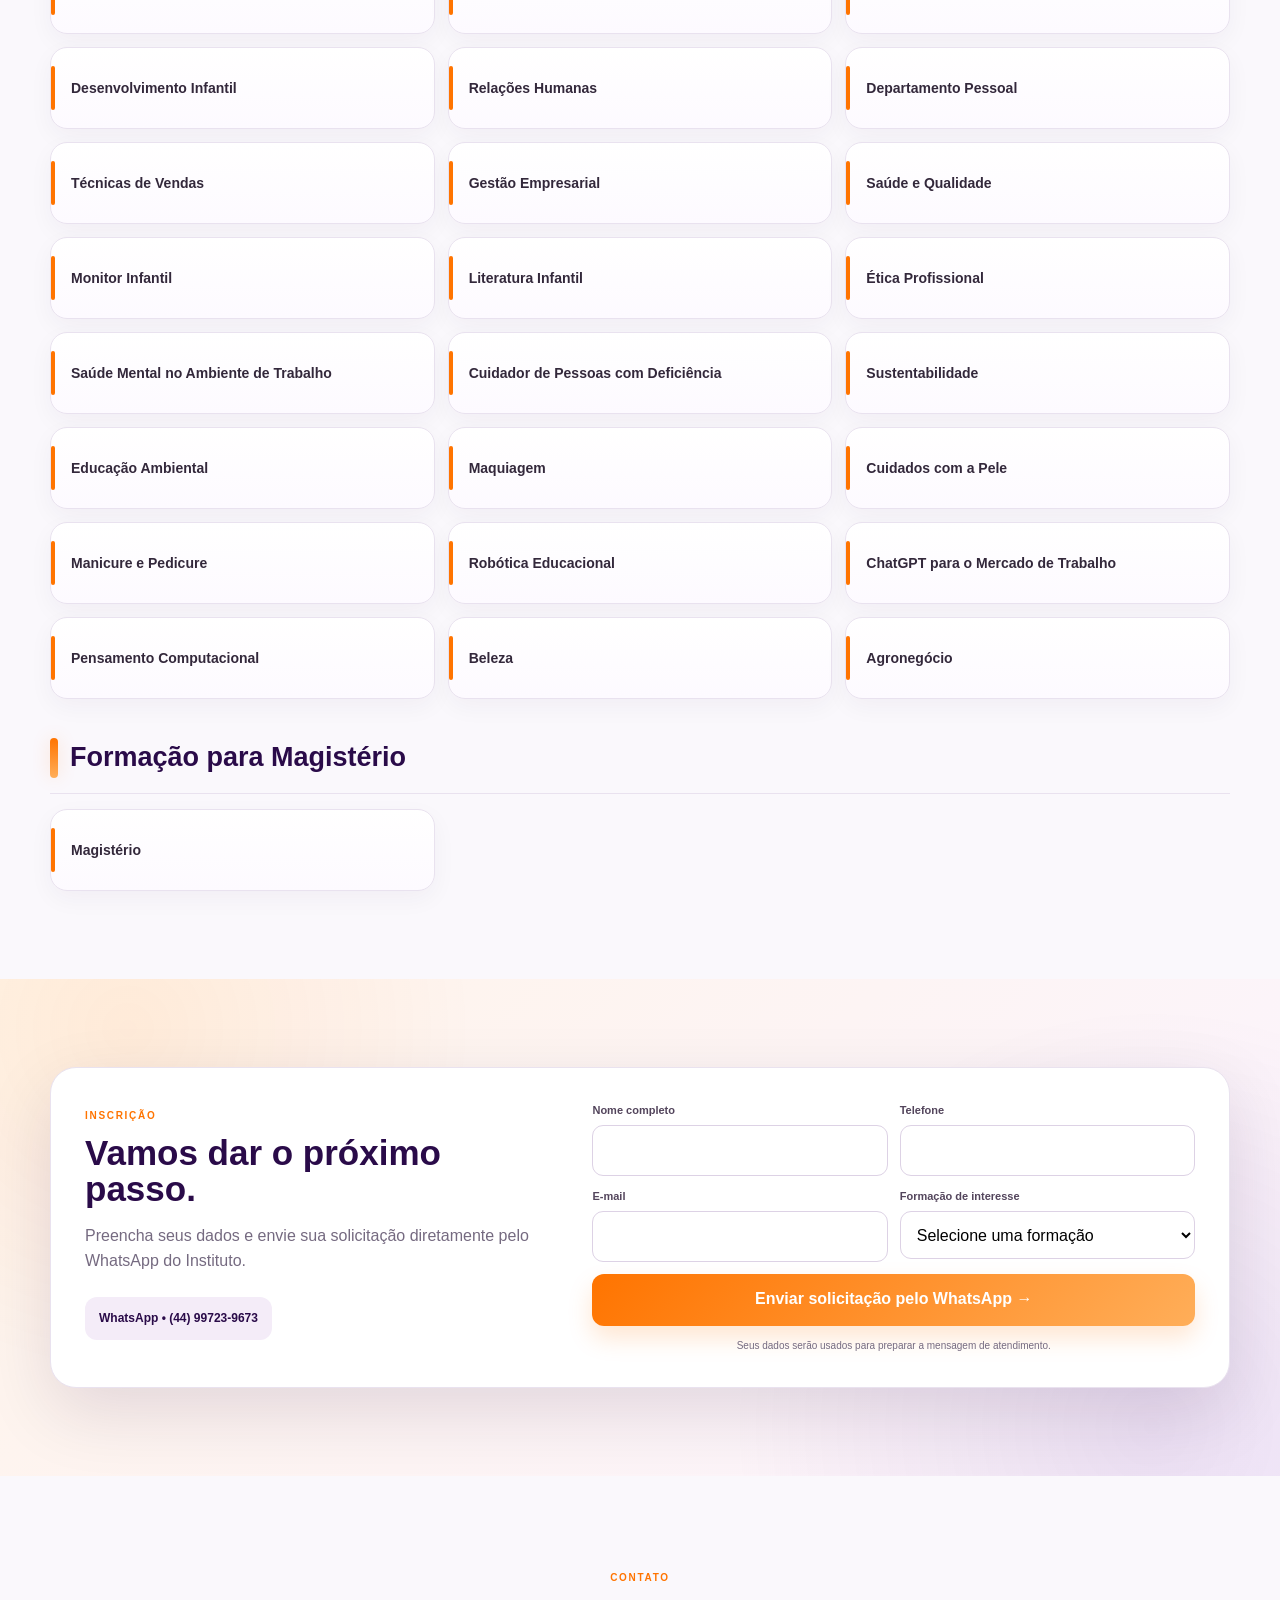
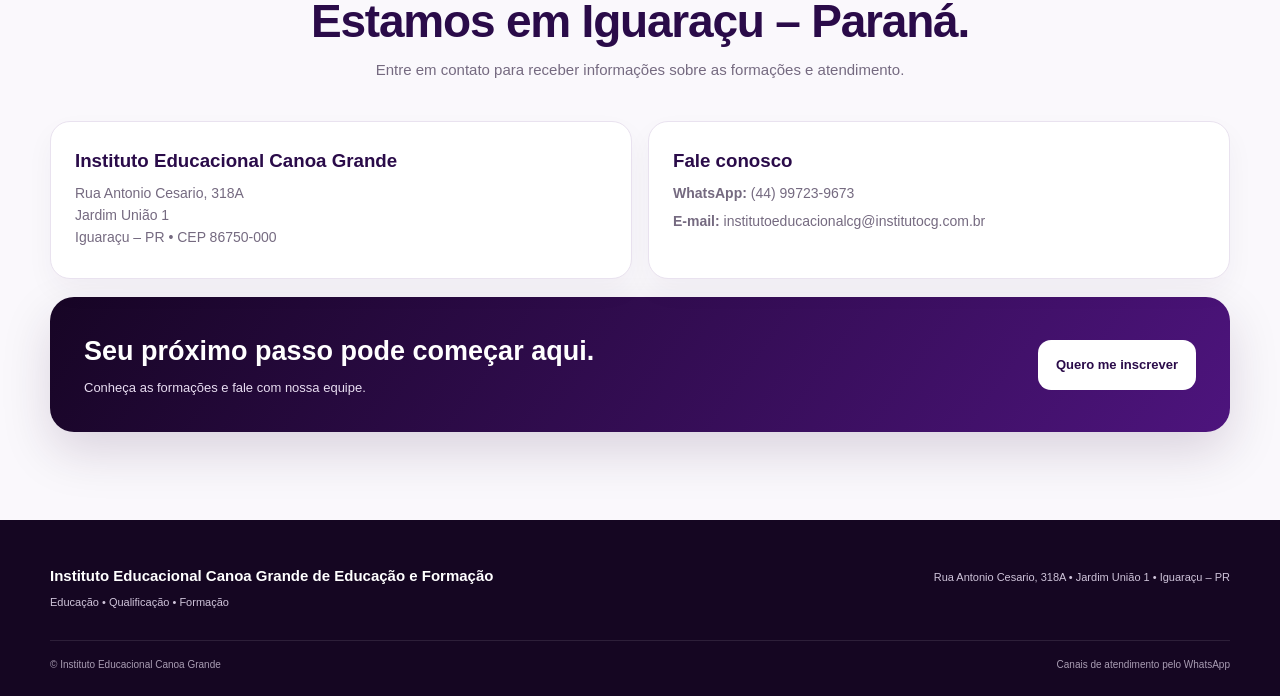
==== commit 15c7db92: "Melhora completa do site institucional" ====
--- a/instituto/index.html
+++ b/instituto/index.html
@@ -1 +1,56 @@
-<!doctype html><html lang="pt-BR"><head><meta charset="utf-8"><meta name="viewport" content="width=device-width,initial-scale=1"><meta name="robots" content="index,follow"><meta name="theme-color" content="#2a0b49"><title>Instituto Educacional Canoa Grande de Educação e Formação</title><meta name="description" content="Educação, qualificação e formação profissional em Iguaraçu – Paraná."><style>:root{--p:#2a0b49;--p2:#64209a;--o:#ff7400;--bg:#faf8fc;--ink:#21182a;--muted:#756a80;--line:#ece5f1}*{box-sizing:border-box}html{scroll-behavior:smooth}body{margin:0;font-family:Inter,Segoe UI,Arial,sans-serif;background:var(--bg);color:var(--ink);line-height:1.55}a{text-decoration:none;color:inherit}.wrap{width:min(1180px,calc(100% - 32px));margin:auto}.top{background:#160622;color:#fff;padding:9px 0;font-size:12px}.top b{color:#ffb15f}.nav{position:sticky;top:0;z-index:10;background:#fff;border-bottom:1px solid var(--line)}.navin{min-height:78px;display:flex;align-items:center;justify-content:space-between;gap:18px}.brand{width:180px;height:64px;border-radius:14px;overflow:hidden}.brand img{width:100%;height:100%;object-fit:cover}.links{display:flex;gap:6px;flex-wrap:wrap;justify-content:flex-end}.links a{padding:10px 12px;border-radius:11px;font-size:12px;font-weight:900}.links .o{background:var(--o);color:#fff}.links .p{background:var(--p);color:#fff}.hero{background:radial-gradient(circle at 85% 15%,rgba(255,171,82,.23),transparent 22%),linear-gradient(135deg,#150421,#2a0b49 45%,#64209a);color:#fff}.heroGrid{display:grid;grid-template-columns:1.08fr .92fr;align-items:center;gap:45px;padding:72px 0}.ey{display:inline-block;padding:8px 12px;border:1px solid #ffffff2b;border-radius:999px;font-size:10px;font-weight:900;letter-spacing:1.4px}.hero h1{font-size:clamp(40px,5vw,68px);line-height:1;letter-spacing:-2px;margin:20px 0}.hero h1 span{color:#ff9a3e}.hero p{max-width:650px;font-size:17px;color:#eee6f4}.btns{display:flex;gap:12px;flex-wrap:wrap;margin-top:24px}.btn{display:inline-flex;align-items:center;justify-content:center;padding:14px 18px;border-radius:13px;font-weight:900}.btn.o{background:var(--o);color:#fff}.btn.w{background:#fff;color:var(--p)}.logoCard{padding:12px;border:1px solid #ffffff2d;background:#ffffff12;border-radius:26px}.logoCard img{display:block;width:100%;aspect-ratio:3/2;object-fit:cover;border-radius:18px}.section{padding:78px 0}.section.alt{background:#f4eef8}.head{text-align:center;max-width:760px;margin:0 auto 34px}.head h2{color:var(--p);font-size:clamp(30px,4vw,44px);line-height:1.08;margin:8px 0}.head p{color:var(--muted)}.tag{color:var(--o);font-weight:900;font-size:11px;letter-spacing:1.4px;text-transform:uppercase}.grid3{display:grid;grid-template-columns:repeat(3,1fr);gap:16px}.card{background:#fff;border:1px solid var(--line);border-radius:20px;padding:24px;box-shadow:0 12px 30px #350e450d}.card h3{color:var(--p);margin:0 0 8px}.card p{color:var(--muted);margin:0}.courses{background:#fff}.courseList{display:grid;grid-template-columns:repeat(3,1fr);gap:12px}.course{padding:17px 18px;background:#fff;border:1px solid var(--line);border-radius:15px;box-shadow:0 7px 20px #2d0d4008;font-weight:900;cursor:pointer}.course:hover{transform:translateY(-2px);box-shadow:0 14px 28px #35105f18}.course:before{content:'';display:block;width:4px;height:30px;background:var(--o);border-radius:99px;float:left;margin-right:11px}.signup{background:linear-gradient(135deg,#fff2e6,#f8f0fc)}.form{display:grid;grid-template-columns:1fr 1fr;gap:12px;background:#fff;border:1px solid var(--line);border-radius:24px;padding:24px;box-shadow:0 18px 50px #2f10410d}.field label{display:block;font-size:11px;font-weight:900;margin-bottom:6px}.field input,.field select{width:100%;min-height:48px;padding:12px;border:1px solid #ddd4e6;border-radius:11px}.full{grid-column:1/-1}.submit{border:0;border-radius:12px;min-height:50px;background:var(--o);color:#fff;font-weight:900;cursor:pointer}.contact{padding-top:40px}.contactGrid{display:grid;grid-template-columns:1fr 1fr;gap:16px}.contactBox{background:#fff;border:1px solid var(--line);border-radius:18px;padding:22px}.contactBox h3{color:var(--p)}footer{background:#150622;color:#fff;padding:34px 0}.foot{display:flex;justify-content:space-between;gap:20px}.foot small{color:#cfc4da}@media(max-width:900px){.heroGrid,.grid3,.courseList,.contactGrid{grid-template-columns:1fr 1fr}.logoCard{order:-1}}@media(max-width:650px){.links{display:none}.navin{min-height:66px}.brand{width:132px;height:48px}.heroGrid,.grid3,.courseList,.contactGrid,.form{grid-template-columns:1fr}.heroGrid{padding:48px 0}.hero h1{font-size:40px}.section{padding:60px 0}.foot{display:grid}.btn{width:100%}}</style></head><body><div class="top"><div class="wrap"><b>Instituto Educacional Canoa Grande</b> · Iguaraçu – Paraná</div></div><header class="nav"><div class="wrap navin"><a class="brand" href="#inicio"><img src="../instituto-logo-original.jpg" alt="Logo do Instituto Educacional Canoa Grande"></a><nav class="links"><a href="#instituto">Instituto</a><a href="#formacoes">Formações</a><a href="#contato">Contato</a><a class="o" href="#inscricao">Quero me inscrever</a><a class="p" href="../portal/">Área administrativa</a></nav></div></header><main id="inicio"><section class="hero"><div class="wrap heroGrid"><div><span class="ey">EDUCAÇÃO · QUALIFICAÇÃO · FORMAÇÃO</span><h1>Conhecimento que <span>abre portas.</span><br>Formação que muda caminhos.</h1><p>Uma proposta de formação pensada para desenvolver conhecimentos, competências e novas possibilidades profissionais.</p><div class="btns"><a class="btn o" href="#formacoes">Conheça as formações</a><a class="btn w" href="#inscricao">Quero me inscrever</a></div></div><div class="logoCard"><img src="../instituto-logo-original.jpg" alt="Instituto Educacional Canoa Grande"></div></div></section><section class="section" id="instituto"><div class="wrap"><div class="head"><span class="tag">Sobre o Instituto</span><h2>Educação com propósito e caminhos para o futuro.</h2><p>O Instituto Educacional Canoa Grande de Educação e Formação atua com foco em educação, qualificação e desenvolvimento de competências.</p></div><div class="grid3"><article class="card"><h3>Formação acessível</h3><p>Conteúdos organizados para diferentes objetivos de aprendizagem.</p></article><article class="card"><h3>Conhecimento prático</h3><p>Aprendizado voltado ao desenvolvimento de competências.</p></article><article class="card"><h3>Atendimento próximo</h3><p>Orientação para você escolher sua formação.</p></article></div></div></section><section class="section alt"><div class="wrap"><div class="head"><span class="tag">Nossa essência</span><h2>Valores que orientam nossa formação.</h2></div><div class="grid3"><article class="card"><h3>Conhecimento</h3><p>Aprender para crescer pessoal e profissionalmente.</p></article><article class="card"><h3>Responsabilidade</h3><p>Ética, respeito e compromisso com a formação.</p></article><article class="card"><h3>Transformação</h3><p>Conhecimento transformado em novas possibilidades.</p></article></div></div></section><section class="section courses" id="formacoes"><div class="wrap"><div class="head"><span class="tag">45 formações</span><h2>Escolha o caminho que combina com seu objetivo.</h2><p>11 cursos técnicos, 33 cursos livres e Magistério.</p></div><div class="courseList"><div class="course">Técnico em Administração</div><div class="course">Técnico em Recursos Humanos</div><div class="course">Técnico em Logística</div><div class="course">Técnico em Desenvolvimento de Sistemas</div><div class="course">Técnico em Informática</div><div class="course">Técnico em Contabilidade</div><div class="course">Técnico em Marketing</div><div class="course">Técnico em Segurança do Trabalho</div><div class="course">Técnico em Serviços Jurídicos</div><div class="course">Técnico em Edificações</div><div class="course">Técnico em Qualidade</div><div class="course">Informática Básica</div><div class="course">Excel</div><div class="course">Auxiliar de Educação Infantil</div><div class="course">Educação Especial</div><div class="course">Alfabetização e Letramento</div><div class="course">Contação de História</div><div class="course">Recreação e Ludicidade</div><div class="course">Práticas Pedagógicas</div><div class="course">Neuroeducação</div><div class="course">Cuidador de Idosos</div><div class="course">Oratória</div><div class="course">Cuidador Infantil</div><div class="course">Desenvolvimento Infantil</div><div class="course">Relações Humanas</div><div class="course">Departamento Pessoal</div><div class="course">Técnicas de Vendas</div><div class="course">Gestão Empresarial</div><div class="course">Saúde e Qualidade</div><div class="course">Monitor Infantil</div><div class="course">Literatura Infantil</div><div class="course">Ética Profissional</div><div class="course">Saúde Mental no Ambiente de Trabalho</div><div class="course">Cuidador de Pessoas com Deficiência</div><div class="course">Sustentabilidade</div><div class="course">Educação Ambiental</div><div class="course">Maquiagem</div><div class="course">Cuidados com a Pele</div><div class="course">Manicure e Pedicure</div><div class="course">Robótica Educacional</div><div class="course">ChatGPT para o Mercado de Trabalho</div><div class="course">Pensamento Computacional</div><div class="course">Beleza</div><div class="course">Agronegócio</div><div class="course">Magistério</div></div></div></section><section class="section signup" id="inscricao"><div class="wrap"><div class="head"><span class="tag">Inscrição</span><h2>Vamos dar o próximo passo.</h2><p>Preencha os dados e envie sua solicitação pelo WhatsApp.</p></div><form class="form" id="f"><div class="field"><label>Nome completo</label><input id="nome" required></div><div class="field"><label>Telefone</label><input id="telefone" required inputmode="tel"></div><div class="field"><label>E-mail</label><input id="email" type="email"></div><div class="field"><label>Formação de interesse</label><select id="curso" required><option value="">Selecione</option><option>Curso Técnico</option><option>Curso Livre</option><option>Magistério</option></select></div><div class="full"><button class="submit" type="submit">Enviar pelo WhatsApp</button></div></form></div></section><section class="section contact" id="contato"><div class="wrap"><div class="head"><span class="tag">Contato</span><h2>Estamos em Iguaraçu – Paraná.</h2></div><div class="contactGrid"><div class="contactBox"><h3>Instituto</h3><p>Rua Antonio Cesario, 318A<br>Jardim União 1<br>Iguaraçu – PR · CEP 86750-000</p></div><div class="contactBox"><h3>Atendimento</h3><p><b>WhatsApp:</b> (44) 99723-9673</p><p><b>E-mail:</b> institutoeducacionalcg@institutocg.com.br</p></div></div></div></section></main><footer><div class="wrap foot"><div><b>Instituto Educacional Canoa Grande de Educação e Formação</b><br><small>Educação · Qualificação · Formação</small></div><small>© Instituto Educacional Canoa Grande</small></div></footer><script>document.getElementById('f').addEventListener('submit',e=>{e.preventDefault();const m=`Olá! Quero informações sobre as formações do Instituto Canoa Grande.%0A%0ANome: ${encodeURIComponent(nome.value)}%0ATelefone: ${encodeURIComponent(telefone.value)}%0AE-mail: ${encodeURIComponent(email.value||'Não informado')}%0AInteresse: ${encodeURIComponent(curso.value)}`;location.href='https://wa.me/5544997239673?text='+m});</script></body></html>+<!doctype html>
+<html lang="pt-BR">
+<head>
+<meta charset="utf-8"><meta name="viewport" content="width=device-width,initial-scale=1">
+<meta name="robots" content="index,follow"><meta name="theme-color" content="#2a0b49">
+<title>Instituto Educacional Canoa Grande de Educação e Formação</title>
+<meta name="description" content="Instituto Educacional Canoa Grande de Educação e Formação — educação, qualificação e formação profissional em Iguaraçu – Paraná.">
+<style>
+:root{--p:#2a0b49;--p2:#64209a;--o:#ff7400;--o2:#ffae59;--bg:#faf8fc;--ink:#21182a;--muted:#756a80;--line:#e9e2ef;--white:#fff;--shadow:0 24px 70px rgba(35,10,55,.12);--max:1180px}
+*{box-sizing:border-box}html{scroll-behavior:smooth}body{margin:0;font-family:Inter,Segoe UI,Arial,sans-serif;background:var(--bg);color:var(--ink);line-height:1.55}body.lock{overflow:hidden}a{text-decoration:none;color:inherit}button,input,select{font:inherit}.wrap{width:min(var(--max),calc(100% - 36px));margin:auto}
+.top{background:#160622;color:#fff;font-size:12px}.top .wrap{min-height:36px;display:flex;align-items:center;justify-content:space-between;gap:18px}.top b{color:#ffb15f}.top span{color:#ddd2e6}
+.nav{position:sticky;top:0;z-index:50;background:rgba(255,255,255,.94);backdrop-filter:blur(18px);border-bottom:1px solid rgba(42,11,73,.08)}.navin{min-height:82px;display:flex;align-items:center;justify-content:space-between;gap:18px}.brand{display:block;width:190px;height:67px;border-radius:15px;overflow:hidden}.brand img{width:100%;height:100%;object-fit:cover;display:block}.links{display:flex;align-items:center;justify-content:flex-end;gap:6px;flex-wrap:wrap}.links a{padding:10px 12px;border-radius:11px;font-size:12px;font-weight:900;color:#43384a}.links a:hover{background:#f4edf8;color:var(--p)}.links .o{background:linear-gradient(135deg,var(--o),var(--o2));color:#fff;box-shadow:0 10px 22px rgba(255,116,0,.18)}.links .p{background:var(--p);color:#fff}.menu{display:none;width:46px;height:46px;border:0;border-radius:13px;background:var(--p);color:#fff;cursor:pointer}
+.hero{position:relative;overflow:hidden;color:#fff;background:radial-gradient(circle at 88% 15%,rgba(255,174,89,.24),transparent 24%),radial-gradient(circle at 4% 92%,rgba(116,44,174,.28),transparent 30%),linear-gradient(135deg,#150421,#2a0b49 45%,#64209a)}.hero:before,.hero:after{content:"";position:absolute;border-radius:50%;pointer-events:none}.hero:before{width:580px;height:580px;right:-250px;top:-260px;background:radial-gradient(circle,rgba(255,255,255,.10),transparent 68%)}.hero:after{width:360px;height:360px;left:-200px;bottom:-250px;background:radial-gradient(circle,rgba(255,116,0,.12),transparent 68%)}.heroGrid{position:relative;z-index:1;display:grid;grid-template-columns:1.08fr .92fr;gap:60px;align-items:center;padding:88px 0 96px}.ey{display:inline-flex;align-items:center;gap:9px;border:1px solid rgba(255,255,255,.18);background:rgba(255,255,255,.07);padding:8px 12px;border-radius:999px;font-size:10px;font-weight:900;letter-spacing:1.4px}.ey i{width:7px;height:7px;border-radius:50%;background:var(--o2)}.hero h1{font-size:clamp(42px,5.2vw,70px);line-height:1.01;letter-spacing:-2.6px;margin:21px 0 18px}.hero h1 span{color:#ff9b43}.hero p{max-width:650px;font-size:17px;color:#ede5f3;margin:0}.btns{display:flex;gap:11px;flex-wrap:wrap;margin-top:28px}.btn{display:inline-flex;align-items:center;justify-content:center;min-height:50px;padding:14px 18px;border-radius:13px;font-size:13px;font-weight:900;transition:.2s}.btn:hover{transform:translateY(-2px)}.btn.o{background:linear-gradient(135deg,var(--o),var(--o2));color:#fff;box-shadow:0 14px 30px rgba(255,116,0,.2)}.btn.w{background:#fff;color:var(--p)}.proof{display:flex;gap:8px;flex-wrap:wrap;margin-top:19px}.proof span{padding:8px 10px;border-radius:999px;border:1px solid rgba(255,255,255,.13);background:rgba(255,255,255,.06);font-size:10px}.logoCard{padding:14px;border-radius:29px;background:rgba(255,255,255,.08);border:1px solid rgba(255,255,255,.16);box-shadow:0 35px 90px rgba(0,0,0,.28)}.logoCard img{display:block;width:100%;aspect-ratio:3/2;object-fit:cover;border-radius:20px}.badge{margin-top:12px;display:grid;grid-template-columns:1fr 1fr;gap:10px}.mini{background:#fff;color:var(--p);border-radius:14px;padding:12px 13px}.mini strong{display:block;font-size:14px}.mini span{font-size:10px;color:var(--muted)}
+.section{padding:88px 0}.section.alt{background:#f5effa}.head{max-width:780px;margin:0 auto 40px;text-align:center}.tag{display:inline-block;color:var(--o);font-size:10px;font-weight:900;letter-spacing:1.7px;text-transform:uppercase}.head h2{color:var(--p);font-size:clamp(30px,4vw,46px);line-height:1.06;letter-spacing:-1.2px;margin:8px 0 12px}.head p{color:var(--muted);font-size:15px;margin:0}.grid3{display:grid;grid-template-columns:repeat(3,1fr);gap:16px}.card{background:#fff;border:1px solid var(--line);border-radius:21px;padding:26px;box-shadow:0 14px 35px rgba(52,17,70,.06);transition:.2s}.card:hover{transform:translateY(-4px);box-shadow:0 22px 45px rgba(52,17,70,.10);border-color:#ddc6eb}.icon{width:48px;height:48px;border-radius:15px;display:grid;place-items:center;background:#f6ecfb;color:var(--p);font-weight:900;margin-bottom:16px}.card h3{margin:0 0 8px;color:var(--p);font-size:19px}.card p{margin:0;color:var(--muted);font-size:14px}
+.courseTools{display:flex;align-items:end;justify-content:space-between;gap:18px;flex-wrap:wrap;margin-bottom:25px}.searchWrap{flex:1;min-width:280px}.searchWrap label{display:block;font-size:11px;font-weight:900;color:#5b4b64;margin-bottom:7px}.search{width:100%;min-height:48px;padding:12px 14px;border:1px solid #ddd2e5;border-radius:12px;outline:0;background:#fff}.search:focus{border-color:#a671c5;box-shadow:0 0 0 4px rgba(123,43,187,.09)}.count{font-size:12px;font-weight:900;color:var(--muted);padding-bottom:10px}.group{margin-top:38px}.groupHead{display:flex;align-items:center;gap:12px;margin-bottom:15px;padding-bottom:14px;border-bottom:1px solid var(--line)}.mark{width:8px;height:40px;border-radius:99px;background:linear-gradient(var(--o),var(--o2));box-shadow:0 0 18px rgba(255,116,0,.18)}.groupHead h3{margin:0;color:var(--p);font-size:27px}.courseList{display:grid;grid-template-columns:repeat(3,minmax(0,1fr));gap:13px}.course{position:relative;padding:18px 18px 17px 20px;border:1px solid var(--line);border-radius:17px;background:linear-gradient(180deg,#fff,#fdfaff);box-shadow:0 8px 24px rgba(45,13,64,.045);cursor:pointer;min-height:82px;display:flex;align-items:center;transition:.2s}.course:before{content:"";position:absolute;left:0;top:18px;bottom:18px;width:4px;border-radius:99px;background:var(--o)}.course:hover{transform:translateY(-3px);border-color:#dbc5e6;box-shadow:0 15px 34px rgba(53,16,95,.10)}.course strong{font-size:14px;color:#33283b}.course[hidden]{display:none}
+.inscricao{padding:88px 0;background:radial-gradient(circle at 10% 10%,rgba(255,116,0,.08),transparent 28%),radial-gradient(circle at 90% 90%,rgba(85,21,138,.10),transparent 34%),linear-gradient(135deg,#fff4e9,#fbf4ff)}.signup{display:grid;grid-template-columns:.88fr 1.12fr;gap:34px;background:#fff;border:1px solid var(--line);border-radius:26px;padding:34px;box-shadow:var(--shadow)}.signup h2{font-size:35px;color:var(--p);line-height:1.04;margin:8px 0 12px}.signup p{color:var(--muted)}.wa{display:inline-flex;margin-top:8px;padding:12px 14px;border-radius:12px;background:#f4ecf8;color:var(--p);font-weight:900;font-size:12px}.form{display:grid;grid-template-columns:1fr 1fr;gap:12px}.field label{display:block;font-size:11px;font-weight:900;margin-bottom:6px;color:#53455c}.field input,.field select{width:100%;min-height:48px;padding:12px;border:1px solid #ddd2e5;border-radius:11px;background:#fff;outline:0}.field input:focus,.field select:focus{border-color:#a671c5;box-shadow:0 0 0 4px rgba(123,43,187,.08)}.full{grid-column:1/-1}.submit{width:100%;min-height:52px;border:0;border-radius:12px;background:linear-gradient(135deg,var(--o),var(--o2));color:#fff;font-weight:900;cursor:pointer;box-shadow:0 12px 25px rgba(255,116,0,.18)}.note{font-size:10px;text-align:center;margin:0;color:#9c90a4}
+.contactGrid{display:grid;grid-template-columns:1fr 1fr;gap:16px}.contactBox{padding:24px;background:#fff;border:1px solid var(--line);border-radius:20px;box-shadow:0 12px 28px rgba(45,13,64,.045)}.contactBox h3{margin:0 0 8px;color:var(--p)}.contactBox p{margin:6px 0;color:var(--muted);font-size:14px}.cta{margin-top:18px;padding:34px;border-radius:24px;background:linear-gradient(125deg,#170525,#4d147d);color:#fff;display:flex;justify-content:space-between;align-items:center;gap:20px;box-shadow:0 20px 50px rgba(38,9,55,.15)}.cta h3{margin:0 0 5px;font-size:27px}.cta p{margin:0;color:#e8ddf1;font-size:13px}.cta .btn{background:#fff;color:var(--p)}
+footer{background:#150622;color:#fff;padding:44px 0 24px}.foot{display:flex;justify-content:space-between;gap:28px;align-items:flex-start}.foot strong{font-size:15px}.foot small{color:#cfc4da;font-size:11px}.foot-bottom{border-top:1px solid rgba(255,255,255,.10);margin-top:26px;padding-top:16px;display:flex;justify-content:space-between;gap:12px;color:#a99db3;font-size:10px}
+.toast{position:fixed;right:18px;bottom:18px;z-index:9999;padding:13px 15px;border-radius:13px;background:#21122b;color:#fff;box-shadow:0 16px 40px rgba(0,0,0,.23);font-size:12px;display:none}.toast.show{display:block}
+@media(max-width:960px){.heroGrid,.signup{grid-template-columns:1fr}.logoCard{max-width:520px;margin:auto}.grid3{grid-template-columns:1fr 1fr}.courseList{grid-template-columns:1fr 1fr}.contactGrid{grid-template-columns:1fr}.cta{display:grid}.cta .btn{width:100%}}
+@media(max-width:680px){.wrap{width:calc(100% - 26px)}.top .wrap{justify-content:center}.top span{display:none}.navin{min-height:68px}.brand{width:138px;height:49px}.menu{display:grid;place-items:center}.links{position:fixed;left:13px;right:13px;top:80px;display:none;flex-direction:column;align-items:stretch;padding:12px;background:#1c082c;border-radius:17px;box-shadow:0 26px 70px rgba(0,0,0,.3)}.links.open{display:flex}.links a{color:#fff;text-align:center;padding:13px}.heroGrid{padding:55px 0 62px}.hero h1{font-size:41px;letter-spacing:-1.8px}.hero p{font-size:15px}.btns{display:grid;grid-template-columns:1fr}.btn{width:100%}.proof span{font-size:9px}.badge{grid-template-columns:1fr}.section{padding:62px 0}.grid3,.courseList{grid-template-columns:1fr}.groupHead h3{font-size:23px}.course{min-height:72px}.courseTools{align-items:stretch}.searchWrap{min-width:0}.count{padding:0}.signup{padding:22px 18px;border-radius:20px}.signup h2{font-size:29px}.form{grid-template-columns:1fr}.full{grid-column:auto}.contactBox{padding:20px}.foot{display:grid}.foot-bottom{display:grid;gap:6px}}
+</style>
+</head>
+<body>
+<div class="top"><div class="wrap"><b>Instituto Educacional Canoa Grande</b><span>Educação • Qualificação • Formação</span><b>Iguaraçu – Paraná</b></div></div>
+<header class="nav"><div class="wrap navin"><a class="brand" href="#inicio"><img src="../instituto-logo-original.jpg" alt="Logo do Instituto Educacional Canoa Grande"></a><button class="menu" id="menu" aria-label="Abrir menu" aria-expanded="false">☰</button><nav class="links" id="links"><a href="#instituto">Instituto</a><a href="#formacoes">Formações</a><a href="#valores">Valores</a><a href="#contato">Contato</a><a class="o" href="#inscricao">Quero me inscrever</a><a class="p" href="../portal/">Área administrativa</a></nav></div></header>
+<main id="inicio">
+<section class="hero"><div class="wrap heroGrid"><div><span class="ey"><i></i> EDUCAÇÃO • QUALIFICAÇÃO • FORMAÇÃO</span><h1>Conhecimento que <span>abre portas.</span><br>Formação que muda caminhos.</h1><p>Uma proposta de formação pensada para desenvolver conhecimentos, competências e novas possibilidades profissionais.</p><div class="btns"><a class="btn o" href="#formacoes">Conheça as formações</a><a class="btn w" href="#inscricao">Quero me inscrever</a></div><div class="proof"><span>✓ 11 cursos técnicos</span><span>✓ 33 cursos livres</span><span>✓ Magistério</span></div></div><div><div class="logoCard"><img src="../instituto-logo-original.jpg" alt="Logo do Instituto Educacional Canoa Grande"></div><div class="badge"><div class="mini"><strong>Atendimento</strong><span>(44) 99723-9673</span></div><div class="mini"><strong>Localização</strong><span>Iguaraçu – PR</span></div></div></div></div></section>
+<section class="section" id="instituto"><div class="wrap"><div class="head"><span class="tag">Sobre o Instituto</span><h2>Educação com propósito e caminhos para o futuro.</h2><p>O Instituto Educacional Canoa Grande de Educação e Formação atua com foco em educação, qualificação e desenvolvimento de competências.</p></div><div class="grid3"><article class="card"><div class="icon">01</div><h3>Formação acessível</h3><p>Conteúdos organizados para diferentes objetivos de aprendizagem e desenvolvimento profissional.</p></article><article class="card"><div class="icon">02</div><h3>Conhecimento prático</h3><p>Uma proposta voltada ao desenvolvimento de competências e à aplicação do conhecimento.</p></article><article class="card"><div class="icon">03</div><h3>Atendimento próximo</h3><p>Orientação para conhecer as formações e escolher o caminho mais adequado.</p></article></div></div></section>
+<section class="section alt" id="valores"><div class="wrap"><div class="head"><span class="tag">Nossa essência</span><h2>Valores que orientam nossa formação.</h2></div><div class="grid3"><article class="card"><h3>Conhecimento</h3><p>Aprender para crescer pessoal e profissionalmente.</p></article><article class="card"><h3>Responsabilidade</h3><p>Ética, respeito e compromisso com a formação.</p></article><article class="card"><h3>Transformação</h3><p>Conhecimento transformado em novas possibilidades.</p></article></div></div></section>
+<section class="section courses" id="formacoes"><div class="wrap"><div class="head"><span class="tag">45 formações</span><h2>Escolha o caminho que combina com seu objetivo.</h2><p>11 cursos técnicos, 33 cursos livres e Magistério.</p></div><div class="courseTools"><div class="searchWrap"><label for="courseSearch">Pesquisar formação</label><input class="search" id="courseSearch" type="search" placeholder="Digite o nome de um curso..."></div><div class="count" id="courseCount">45 formações exibidas</div></div>
+<div class="group"><div class="groupHead"><i class="mark"></i><h3>Cursos Técnicos</h3></div><div class="courseList">
+<div class="course"><strong>Técnico em Administração</strong></div><div class="course"><strong>Técnico em Recursos Humanos</strong></div><div class="course"><strong>Técnico em Logística</strong></div><div class="course"><strong>Técnico em Desenvolvimento de Sistemas</strong></div><div class="course"><strong>Técnico em Informática</strong></div><div class="course"><strong>Técnico em Contabilidade</strong></div><div class="course"><strong>Técnico em Marketing</strong></div><div class="course"><strong>Técnico em Segurança do Trabalho</strong></div><div class="course"><strong>Técnico em Serviços Jurídicos</strong></div><div class="course"><strong>Técnico em Edificações</strong></div><div class="course"><strong>Técnico em Qualidade</strong></div>
+</div></div>
+<div class="group"><div class="groupHead"><i class="mark"></i><h3>Cursos Livres</h3></div><div class="courseList">
+<div class="course"><strong>Informática Básica</strong></div><div class="course"><strong>Excel</strong></div><div class="course"><strong>Auxiliar de Educação Infantil</strong></div><div class="course"><strong>Educação Especial</strong></div><div class="course"><strong>Alfabetização e Letramento</strong></div><div class="course"><strong>Contação de História</strong></div><div class="course"><strong>Recreação e Ludicidade</strong></div><div class="course"><strong>Práticas Pedagógicas</strong></div><div class="course"><strong>Neuroeducação</strong></div><div class="course"><strong>Cuidador de Idosos</strong></div><div class="course"><strong>Oratória</strong></div><div class="course"><strong>Cuidador Infantil</strong></div><div class="course"><strong>Desenvolvimento Infantil</strong></div><div class="course"><strong>Relações Humanas</strong></div><div class="course"><strong>Departamento Pessoal</strong></div><div class="course"><strong>Técnicas de Vendas</strong></div><div class="course"><strong>Gestão Empresarial</strong></div><div class="course"><strong>Saúde e Qualidade</strong></div><div class="course"><strong>Monitor Infantil</strong></div><div class="course"><strong>Literatura Infantil</strong></div><div class="course"><strong>Ética Profissional</strong></div><div class="course"><strong>Saúde Mental no Ambiente de Trabalho</strong></div><div class="course"><strong>Cuidador de Pessoas com Deficiência</strong></div><div class="course"><strong>Sustentabilidade</strong></div><div class="course"><strong>Educação Ambiental</strong></div><div class="course"><strong>Maquiagem</strong></div><div class="course"><strong>Cuidados com a Pele</strong></div><div class="course"><strong>Manicure e Pedicure</strong></div><div class="course"><strong>Robótica Educacional</strong></div><div class="course"><strong>ChatGPT para o Mercado de Trabalho</strong></div><div class="course"><strong>Pensamento Computacional</strong></div><div class="course"><strong>Beleza</strong></div><div class="course"><strong>Agronegócio</strong></div>
+</div></div>
+<div class="group"><div class="groupHead"><i class="mark"></i><h3>Formação para Magistério</h3></div><div class="courseList"><div class="course"><strong>Magistério</strong></div></div></div>
+</div></section>
+<section class="inscricao" id="inscricao"><div class="wrap signup"><div><span class="tag">Inscrição</span><h2>Vamos dar o próximo passo.</h2><p>Preencha seus dados e envie sua solicitação diretamente pelo WhatsApp do Instituto.</p><a class="wa" href="https://wa.me/5544997239673" target="_blank" rel="noopener noreferrer">WhatsApp • (44) 99723-9673</a></div><form class="form" id="form"><div class="field"><label for="nome">Nome completo</label><input id="nome" required autocomplete="name"></div><div class="field"><label for="telefone">Telefone</label><input id="telefone" required inputmode="tel" autocomplete="tel"></div><div class="field"><label for="email">E-mail</label><input id="email" type="email" inputmode="email" autocomplete="email"></div><div class="field"><label for="curso">Formação de interesse</label><select id="curso" required><option value="">Selecione uma formação</option><option>Curso Técnico</option><option>Curso Livre</option><option>Magistério</option></select></div><div class="full"><button class="submit" type="submit">Enviar solicitação pelo WhatsApp →</button></div><p class="note full">Seus dados serão usados para preparar a mensagem de atendimento.</p></form></div></section>
+<section class="section" id="contato"><div class="wrap"><div class="head"><span class="tag">Contato</span><h2>Estamos em Iguaraçu – Paraná.</h2><p>Entre em contato para receber informações sobre as formações e atendimento.</p></div><div class="contactGrid"><div class="contactBox"><h3>Instituto Educacional Canoa Grande</h3><p>Rua Antonio Cesario, 318A<br>Jardim União 1<br>Iguaraçu – PR • CEP 86750-000</p></div><div class="contactBox"><h3>Fale conosco</h3><p><b>WhatsApp:</b> (44) 99723-9673</p><p><b>E-mail:</b> institutoeducacionalcg@institutocg.com.br</p></div></div><div class="cta"><div><h3>Seu próximo passo pode começar aqui.</h3><p>Conheça as formações e fale com nossa equipe.</p></div><a class="btn" href="#inscricao">Quero me inscrever</a></div></div></section>
+</main>
+<footer><div class="wrap foot"><div><strong>Instituto Educacional Canoa Grande de Educação e Formação</strong><br><small>Educação • Qualificação • Formação</small></div><div><small>Rua Antonio Cesario, 318A • Jardim União 1 • Iguaraçu – PR</small></div></div><div class="wrap foot-bottom"><span>© Instituto Educacional Canoa Grande</span><span>Canais de atendimento pelo WhatsApp</span></div></footer>
+<div class="toast" id="toast"></div>
+<script>
+const menu=document.getElementById('menu'),links=document.getElementById('links');
+menu.addEventListener('click',()=>{const open=!links.classList.contains('open');links.classList.toggle('open',open);menu.setAttribute('aria-expanded',String(open))});
+links.querySelectorAll('a').forEach(a=>a.addEventListener('click',()=>{links.classList.remove('open');menu.setAttribute('aria-expanded','false')}));
+const cards=[...document.querySelectorAll('.course')],search=document.getElementById('courseSearch'),count=document.getElementById('courseCount');
+function filter(){const q=search.value.trim().toLocaleLowerCase('pt-BR');let n=0;cards.forEach(c=>{const show=!q||c.textContent.toLocaleLowerCase('pt-BR').includes(q);c.hidden=!show;if(show)n++});count.textContent=`${n} formação${n===1?'':'ões'} exibida${n===1?'':'s'}`}
+search.addEventListener('input',filter);
+const form=document.getElementById('form'),toast=document.getElementById('toast');
+form.addEventListener('submit',e=>{e.preventDefault();const msg=`Olá! Quero informações sobre as formações do Instituto Educacional Canoa Grande.%0A%0ANome: ${encodeURIComponent(document.getElementById('nome').value.trim())}%0ATelefone: ${encodeURIComponent(document.getElementById('telefone').value.trim())}%0AE-mail: ${encodeURIComponent(document.getElementById('email').value.trim()||'Não informado')}%0AInteresse: ${encodeURIComponent(document.getElementById('curso').value)}`;window.open('https://wa.me/5544997239673?text='+msg,'_blank','noopener');toast.textContent='Solicitação preparada para o WhatsApp.';toast.classList.add('show');setTimeout(()=>toast.classList.remove('show'),3500)});
+filter();
+</script>
+</body></html>
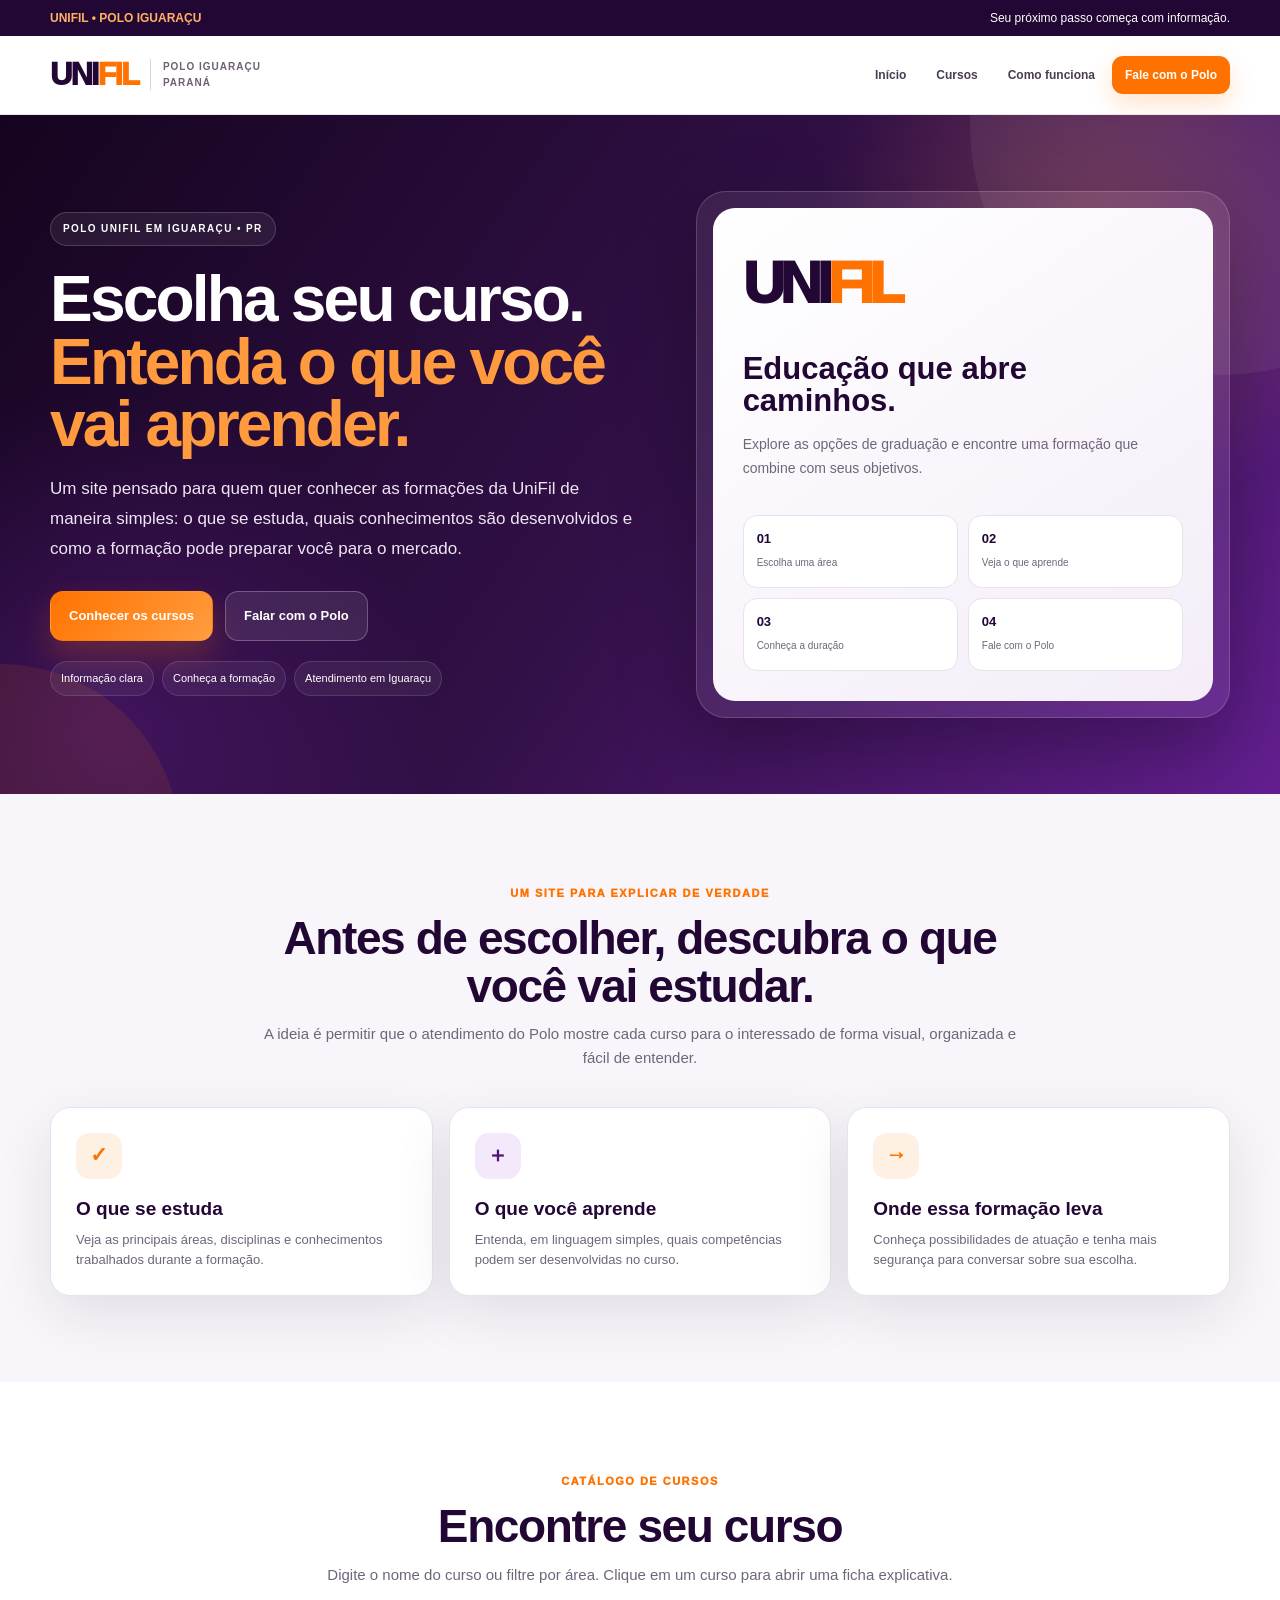
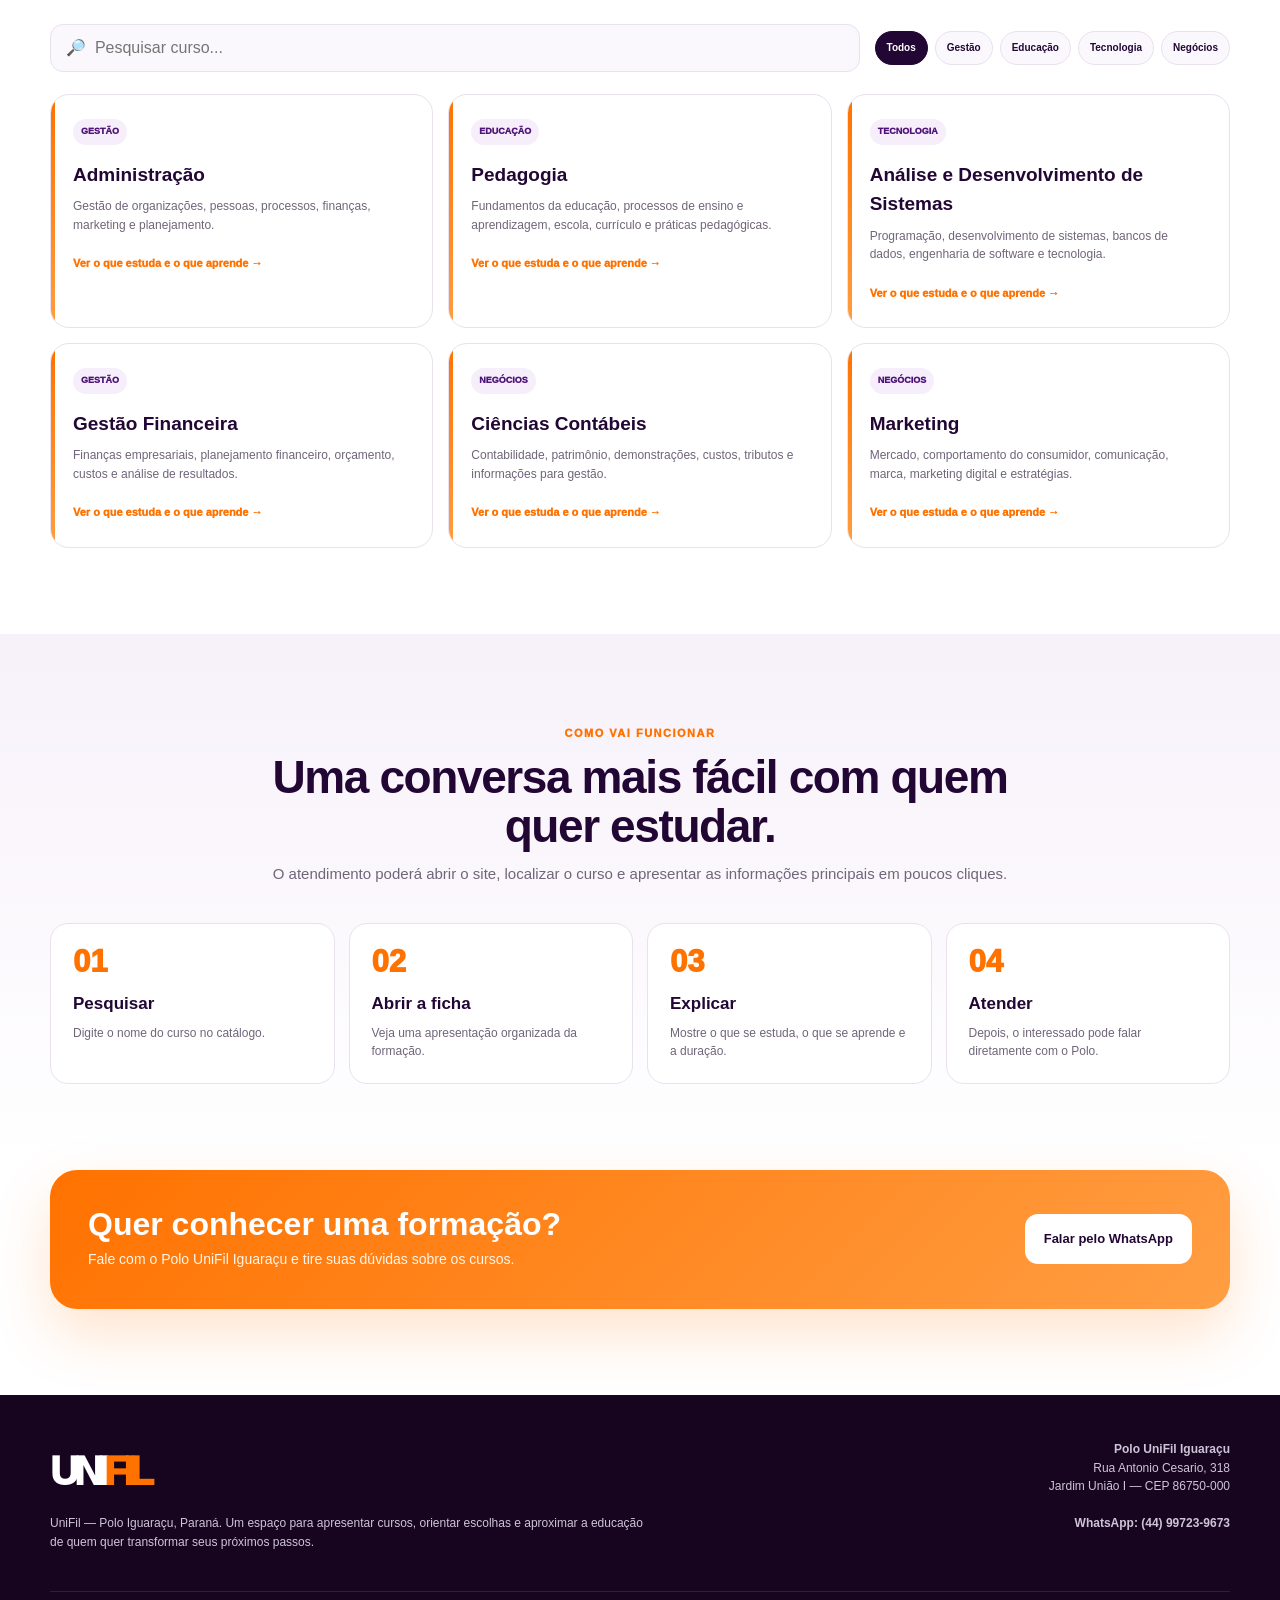
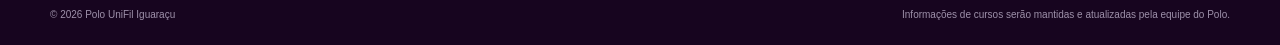
==== commit 6de8bcb5: "design: criar nova identidade visual do site público do Polo UniFil Iguaraçu" ====
--- a/instituto/index.html
+++ b/instituto/index.html
@@ -1,56 +1,56 @@
 <!doctype html>
 <html lang="pt-BR">
 <head>
-<meta charset="utf-8"><meta name="viewport" content="width=device-width,initial-scale=1">
-<meta name="robots" content="index,follow"><meta name="theme-color" content="#2a0b49">
-<title>Instituto Educacional Canoa Grande de Educação e Formação</title>
-<meta name="description" content="Instituto Educacional Canoa Grande de Educação e Formação — educação, qualificação e formação profissional em Iguaraçu – Paraná.">
+<meta charset="utf-8">
+<meta name="viewport" content="width=device-width, initial-scale=1">
+<meta name="theme-color" content="#18062a">
+<meta name="description" content="UniFil Polo Iguaraçu PR — conheça os cursos, o que você estuda e o que aprende em cada formação.">
+<title>UniFil | Polo Iguaraçu PR</title>
 <style>
-:root{--p:#2a0b49;--p2:#64209a;--o:#ff7400;--o2:#ffae59;--bg:#faf8fc;--ink:#21182a;--muted:#756a80;--line:#e9e2ef;--white:#fff;--shadow:0 24px 70px rgba(35,10,55,.12);--max:1180px}
-*{box-sizing:border-box}html{scroll-behavior:smooth}body{margin:0;font-family:Inter,Segoe UI,Arial,sans-serif;background:var(--bg);color:var(--ink);line-height:1.55}body.lock{overflow:hidden}a{text-decoration:none;color:inherit}button,input,select{font:inherit}.wrap{width:min(var(--max),calc(100% - 36px));margin:auto}
-.top{background:#160622;color:#fff;font-size:12px}.top .wrap{min-height:36px;display:flex;align-items:center;justify-content:space-between;gap:18px}.top b{color:#ffb15f}.top span{color:#ddd2e6}
-.nav{position:sticky;top:0;z-index:50;background:rgba(255,255,255,.94);backdrop-filter:blur(18px);border-bottom:1px solid rgba(42,11,73,.08)}.navin{min-height:82px;display:flex;align-items:center;justify-content:space-between;gap:18px}.brand{display:block;width:190px;height:67px;border-radius:15px;overflow:hidden}.brand img{width:100%;height:100%;object-fit:cover;display:block}.links{display:flex;align-items:center;justify-content:flex-end;gap:6px;flex-wrap:wrap}.links a{padding:10px 12px;border-radius:11px;font-size:12px;font-weight:900;color:#43384a}.links a:hover{background:#f4edf8;color:var(--p)}.links .o{background:linear-gradient(135deg,var(--o),var(--o2));color:#fff;box-shadow:0 10px 22px rgba(255,116,0,.18)}.links .p{background:var(--p);color:#fff}.menu{display:none;width:46px;height:46px;border:0;border-radius:13px;background:var(--p);color:#fff;cursor:pointer}
-.hero{position:relative;overflow:hidden;color:#fff;background:radial-gradient(circle at 88% 15%,rgba(255,174,89,.24),transparent 24%),radial-gradient(circle at 4% 92%,rgba(116,44,174,.28),transparent 30%),linear-gradient(135deg,#150421,#2a0b49 45%,#64209a)}.hero:before,.hero:after{content:"";position:absolute;border-radius:50%;pointer-events:none}.hero:before{width:580px;height:580px;right:-250px;top:-260px;background:radial-gradient(circle,rgba(255,255,255,.10),transparent 68%)}.hero:after{width:360px;height:360px;left:-200px;bottom:-250px;background:radial-gradient(circle,rgba(255,116,0,.12),transparent 68%)}.heroGrid{position:relative;z-index:1;display:grid;grid-template-columns:1.08fr .92fr;gap:60px;align-items:center;padding:88px 0 96px}.ey{display:inline-flex;align-items:center;gap:9px;border:1px solid rgba(255,255,255,.18);background:rgba(255,255,255,.07);padding:8px 12px;border-radius:999px;font-size:10px;font-weight:900;letter-spacing:1.4px}.ey i{width:7px;height:7px;border-radius:50%;background:var(--o2)}.hero h1{font-size:clamp(42px,5.2vw,70px);line-height:1.01;letter-spacing:-2.6px;margin:21px 0 18px}.hero h1 span{color:#ff9b43}.hero p{max-width:650px;font-size:17px;color:#ede5f3;margin:0}.btns{display:flex;gap:11px;flex-wrap:wrap;margin-top:28px}.btn{display:inline-flex;align-items:center;justify-content:center;min-height:50px;padding:14px 18px;border-radius:13px;font-size:13px;font-weight:900;transition:.2s}.btn:hover{transform:translateY(-2px)}.btn.o{background:linear-gradient(135deg,var(--o),var(--o2));color:#fff;box-shadow:0 14px 30px rgba(255,116,0,.2)}.btn.w{background:#fff;color:var(--p)}.proof{display:flex;gap:8px;flex-wrap:wrap;margin-top:19px}.proof span{padding:8px 10px;border-radius:999px;border:1px solid rgba(255,255,255,.13);background:rgba(255,255,255,.06);font-size:10px}.logoCard{padding:14px;border-radius:29px;background:rgba(255,255,255,.08);border:1px solid rgba(255,255,255,.16);box-shadow:0 35px 90px rgba(0,0,0,.28)}.logoCard img{display:block;width:100%;aspect-ratio:3/2;object-fit:cover;border-radius:20px}.badge{margin-top:12px;display:grid;grid-template-columns:1fr 1fr;gap:10px}.mini{background:#fff;color:var(--p);border-radius:14px;padding:12px 13px}.mini strong{display:block;font-size:14px}.mini span{font-size:10px;color:var(--muted)}
-.section{padding:88px 0}.section.alt{background:#f5effa}.head{max-width:780px;margin:0 auto 40px;text-align:center}.tag{display:inline-block;color:var(--o);font-size:10px;font-weight:900;letter-spacing:1.7px;text-transform:uppercase}.head h2{color:var(--p);font-size:clamp(30px,4vw,46px);line-height:1.06;letter-spacing:-1.2px;margin:8px 0 12px}.head p{color:var(--muted);font-size:15px;margin:0}.grid3{display:grid;grid-template-columns:repeat(3,1fr);gap:16px}.card{background:#fff;border:1px solid var(--line);border-radius:21px;padding:26px;box-shadow:0 14px 35px rgba(52,17,70,.06);transition:.2s}.card:hover{transform:translateY(-4px);box-shadow:0 22px 45px rgba(52,17,70,.10);border-color:#ddc6eb}.icon{width:48px;height:48px;border-radius:15px;display:grid;place-items:center;background:#f6ecfb;color:var(--p);font-weight:900;margin-bottom:16px}.card h3{margin:0 0 8px;color:var(--p);font-size:19px}.card p{margin:0;color:var(--muted);font-size:14px}
-.courseTools{display:flex;align-items:end;justify-content:space-between;gap:18px;flex-wrap:wrap;margin-bottom:25px}.searchWrap{flex:1;min-width:280px}.searchWrap label{display:block;font-size:11px;font-weight:900;color:#5b4b64;margin-bottom:7px}.search{width:100%;min-height:48px;padding:12px 14px;border:1px solid #ddd2e5;border-radius:12px;outline:0;background:#fff}.search:focus{border-color:#a671c5;box-shadow:0 0 0 4px rgba(123,43,187,.09)}.count{font-size:12px;font-weight:900;color:var(--muted);padding-bottom:10px}.group{margin-top:38px}.groupHead{display:flex;align-items:center;gap:12px;margin-bottom:15px;padding-bottom:14px;border-bottom:1px solid var(--line)}.mark{width:8px;height:40px;border-radius:99px;background:linear-gradient(var(--o),var(--o2));box-shadow:0 0 18px rgba(255,116,0,.18)}.groupHead h3{margin:0;color:var(--p);font-size:27px}.courseList{display:grid;grid-template-columns:repeat(3,minmax(0,1fr));gap:13px}.course{position:relative;padding:18px 18px 17px 20px;border:1px solid var(--line);border-radius:17px;background:linear-gradient(180deg,#fff,#fdfaff);box-shadow:0 8px 24px rgba(45,13,64,.045);cursor:pointer;min-height:82px;display:flex;align-items:center;transition:.2s}.course:before{content:"";position:absolute;left:0;top:18px;bottom:18px;width:4px;border-radius:99px;background:var(--o)}.course:hover{transform:translateY(-3px);border-color:#dbc5e6;box-shadow:0 15px 34px rgba(53,16,95,.10)}.course strong{font-size:14px;color:#33283b}.course[hidden]{display:none}
-.inscricao{padding:88px 0;background:radial-gradient(circle at 10% 10%,rgba(255,116,0,.08),transparent 28%),radial-gradient(circle at 90% 90%,rgba(85,21,138,.10),transparent 34%),linear-gradient(135deg,#fff4e9,#fbf4ff)}.signup{display:grid;grid-template-columns:.88fr 1.12fr;gap:34px;background:#fff;border:1px solid var(--line);border-radius:26px;padding:34px;box-shadow:var(--shadow)}.signup h2{font-size:35px;color:var(--p);line-height:1.04;margin:8px 0 12px}.signup p{color:var(--muted)}.wa{display:inline-flex;margin-top:8px;padding:12px 14px;border-radius:12px;background:#f4ecf8;color:var(--p);font-weight:900;font-size:12px}.form{display:grid;grid-template-columns:1fr 1fr;gap:12px}.field label{display:block;font-size:11px;font-weight:900;margin-bottom:6px;color:#53455c}.field input,.field select{width:100%;min-height:48px;padding:12px;border:1px solid #ddd2e5;border-radius:11px;background:#fff;outline:0}.field input:focus,.field select:focus{border-color:#a671c5;box-shadow:0 0 0 4px rgba(123,43,187,.08)}.full{grid-column:1/-1}.submit{width:100%;min-height:52px;border:0;border-radius:12px;background:linear-gradient(135deg,var(--o),var(--o2));color:#fff;font-weight:900;cursor:pointer;box-shadow:0 12px 25px rgba(255,116,0,.18)}.note{font-size:10px;text-align:center;margin:0;color:#9c90a4}
-.contactGrid{display:grid;grid-template-columns:1fr 1fr;gap:16px}.contactBox{padding:24px;background:#fff;border:1px solid var(--line);border-radius:20px;box-shadow:0 12px 28px rgba(45,13,64,.045)}.contactBox h3{margin:0 0 8px;color:var(--p)}.contactBox p{margin:6px 0;color:var(--muted);font-size:14px}.cta{margin-top:18px;padding:34px;border-radius:24px;background:linear-gradient(125deg,#170525,#4d147d);color:#fff;display:flex;justify-content:space-between;align-items:center;gap:20px;box-shadow:0 20px 50px rgba(38,9,55,.15)}.cta h3{margin:0 0 5px;font-size:27px}.cta p{margin:0;color:#e8ddf1;font-size:13px}.cta .btn{background:#fff;color:var(--p)}
-footer{background:#150622;color:#fff;padding:44px 0 24px}.foot{display:flex;justify-content:space-between;gap:28px;align-items:flex-start}.foot strong{font-size:15px}.foot small{color:#cfc4da;font-size:11px}.foot-bottom{border-top:1px solid rgba(255,255,255,.10);margin-top:26px;padding-top:16px;display:flex;justify-content:space-between;gap:12px;color:#a99db3;font-size:10px}
-.toast{position:fixed;right:18px;bottom:18px;z-index:9999;padding:13px 15px;border-radius:13px;background:#21122b;color:#fff;box-shadow:0 16px 40px rgba(0,0,0,.23);font-size:12px;display:none}.toast.show{display:block}
-@media(max-width:960px){.heroGrid,.signup{grid-template-columns:1fr}.logoCard{max-width:520px;margin:auto}.grid3{grid-template-columns:1fr 1fr}.courseList{grid-template-columns:1fr 1fr}.contactGrid{grid-template-columns:1fr}.cta{display:grid}.cta .btn{width:100%}}
-@media(max-width:680px){.wrap{width:calc(100% - 26px)}.top .wrap{justify-content:center}.top span{display:none}.navin{min-height:68px}.brand{width:138px;height:49px}.menu{display:grid;place-items:center}.links{position:fixed;left:13px;right:13px;top:80px;display:none;flex-direction:column;align-items:stretch;padding:12px;background:#1c082c;border-radius:17px;box-shadow:0 26px 70px rgba(0,0,0,.3)}.links.open{display:flex}.links a{color:#fff;text-align:center;padding:13px}.heroGrid{padding:55px 0 62px}.hero h1{font-size:41px;letter-spacing:-1.8px}.hero p{font-size:15px}.btns{display:grid;grid-template-columns:1fr}.btn{width:100%}.proof span{font-size:9px}.badge{grid-template-columns:1fr}.section{padding:62px 0}.grid3,.courseList{grid-template-columns:1fr}.groupHead h3{font-size:23px}.course{min-height:72px}.courseTools{align-items:stretch}.searchWrap{min-width:0}.count{padding:0}.signup{padding:22px 18px;border-radius:20px}.signup h2{font-size:29px}.form{grid-template-columns:1fr}.full{grid-column:auto}.contactBox{padding:20px}.foot{display:grid}.foot-bottom{display:grid;gap:6px}}
+:root{--purple:#220735;--purple2:#4e1477;--purple3:#7b27a6;--orange:#ff7200;--orange2:#ff9d3f;--cream:#fff9f4;--bg:#f8f6fa;--ink:#241b2c;--muted:#706579;--line:#e9e1ed;--white:#fff;--shadow:0 18px 55px rgba(40,10,58,.10)}
+*{box-sizing:border-box}html{scroll-behavior:smooth}body{margin:0;font-family:Inter,Segoe UI,Arial,sans-serif;color:var(--ink);background:var(--bg);line-height:1.55}a{text-decoration:none;color:inherit}button,input{font:inherit}.wrap{width:min(1180px,calc(100% - 36px));margin:auto}
+.top{background:var(--purple);color:#fff;font-size:12px}.topin{min-height:36px;display:flex;justify-content:space-between;align-items:center;gap:15px}.top strong{color:#ffb064}
+.nav{position:sticky;top:0;z-index:100;background:rgba(255,255,255,.95);backdrop-filter:blur(16px);border-bottom:1px solid rgba(34,7,53,.09)}.navin{min-height:78px;display:flex;align-items:center;justify-content:space-between;gap:20px}.brand{display:flex;align-items:center;gap:12px}.wordmark{font-weight:1000;font-size:31px;letter-spacing:-2px;color:var(--purple)}.wordmark span{color:var(--orange)}.brand small{display:block;border-left:1px solid #ddd3e2;padding-left:12px;color:#6d6173;font-size:10px;font-weight:900;letter-spacing:1px;text-transform:uppercase}.links{display:flex;gap:4px;align-items:center}.links a{padding:10px 13px;border-radius:11px;font-size:12px;font-weight:900;color:#493d50}.links a:hover{background:#f5edf9;color:var(--purple)}.links .cta{background:var(--orange);color:#fff;box-shadow:0 10px 24px rgba(255,114,0,.20)}.menu{display:none;border:0;background:var(--purple);color:#fff;border-radius:12px;width:44px;height:44px;font-size:22px}
+.hero{position:relative;overflow:hidden;color:#fff;background:radial-gradient(circle at 86% 18%,rgba(255,150,61,.24),transparent 23%),radial-gradient(circle at 8% 90%,rgba(145,47,205,.25),transparent 25%),linear-gradient(125deg,#15041f,#321047 52%,#641f91)}.hero:before{content:"";position:absolute;width:500px;height:500px;right:-190px;top:-240px;border-radius:50%;background:rgba(255,255,255,.06)}.hero:after{content:"";position:absolute;width:360px;height:360px;left:-180px;bottom:-230px;border-radius:50%;background:rgba(255,114,0,.10)}.heroIn{position:relative;z-index:2;min-height:650px;padding:76px 0;display:grid;grid-template-columns:1.05fr .95fr;align-items:center;gap:55px}.eyebrow{display:inline-flex;padding:8px 12px;border-radius:999px;border:1px solid rgba(255,255,255,.17);background:rgba(255,255,255,.07);font-size:10px;font-weight:900;letter-spacing:1.4px}.hero h1{font-size:clamp(42px,5vw,70px);line-height:.98;letter-spacing:-2.8px;margin:22px 0 18px}.hero h1 span{color:#ff9b3e}.hero p{max-width:650px;color:#eee6f4;font-size:17px;line-height:1.75}.heroBtns{display:flex;gap:12px;flex-wrap:wrap;margin-top:28px}.btn{min-height:48px;padding:14px 18px;border-radius:13px;border:1px solid transparent;font-size:13px;font-weight:900;display:inline-flex;align-items:center;justify-content:center}.btn.orange{background:linear-gradient(135deg,var(--orange),var(--orange2));color:#fff;box-shadow:0 15px 32px rgba(255,114,0,.23)}.btn.light{background:rgba(255,255,255,.09);color:#fff;border-color:rgba(255,255,255,.25)}.proof{display:flex;flex-wrap:wrap;gap:8px;margin-top:20px}.proof span{padding:8px 10px;border-radius:999px;background:rgba(255,255,255,.06);border:1px solid rgba(255,255,255,.12);font-size:11px}.heroCard{padding:16px;border-radius:30px;background:rgba(255,255,255,.08);border:1px solid rgba(255,255,255,.16);box-shadow:0 30px 80px rgba(0,0,0,.30)}.heroCardInner{min-height:410px;border-radius:22px;padding:30px;background:linear-gradient(145deg,#fff,#f4edf8);color:var(--purple);display:flex;flex-direction:column;justify-content:space-between}.fakeLogo{font-weight:1000;font-size:58px;letter-spacing:-5px}.fakeLogo span{color:var(--orange)}.heroCard h2{font-size:31px;line-height:1.05;margin:25px 0 8px}.heroCard p{color:var(--muted);font-size:14px}.mini{display:grid;grid-template-columns:1fr 1fr;gap:10px;margin-top:20px}.mini div{padding:13px;border-radius:14px;background:#fff;border:1px solid var(--line)}.mini b{display:block;color:var(--purple);font-size:13px}.mini span{font-size:10px;color:var(--muted)}
+.section{padding:86px 0}.heading{max-width:760px;margin:0 auto 38px;text-align:center}.label{color:var(--orange);font-size:11px;font-weight:1000;letter-spacing:1.5px;text-transform:uppercase}.heading h2{font-size:clamp(31px,4vw,46px);line-height:1.05;letter-spacing:-1.4px;color:var(--purple);margin:9px 0 12px}.heading p{margin:0;color:var(--muted);font-size:15px}.benefits{display:grid;grid-template-columns:repeat(3,1fr);gap:16px}.benefit{background:#fff;border:1px solid var(--line);border-radius:20px;padding:25px;box-shadow:var(--shadow)}.icon{width:46px;height:46px;border-radius:14px;background:#fff0e4;color:var(--orange);display:grid;place-items:center;font-size:21px;font-weight:1000;margin-bottom:15px}.benefit:nth-child(2) .icon{background:#f3e9fa;color:var(--purple2)}.benefit h3{margin:0 0 7px;color:var(--purple);font-size:19px}.benefit p{margin:0;color:var(--muted);font-size:13px}
+.courses{background:#fff}.courseBar{display:flex;justify-content:space-between;align-items:center;gap:15px;flex-wrap:wrap;margin-bottom:22px}.search{flex:1;min-width:250px;position:relative}.search input{width:100%;height:48px;border:1px solid var(--line);border-radius:13px;padding:0 15px;outline:0;background:#faf8fc}.search input:focus{border-color:#b882cc;box-shadow:0 0 0 4px rgba(123,39,166,.08)}.chips{display:flex;gap:7px;flex-wrap:wrap}.chip{border:1px solid var(--line);background:#faf8fc;color:var(--purple);border-radius:999px;padding:8px 11px;font-size:10px;font-weight:900;cursor:pointer}.chip.active,.chip:hover{background:var(--purple);color:#fff;border-color:var(--purple)}.courseGrid{display:grid;grid-template-columns:repeat(3,1fr);gap:15px}.course{position:relative;overflow:hidden;background:#fff;border:1px solid var(--line);border-radius:19px;padding:22px;min-height:205px;transition:.2s;cursor:pointer}.course:before{content:"";position:absolute;left:0;top:0;bottom:0;width:4px;background:linear-gradient(var(--orange),var(--orange2))}.course:hover{transform:translateY(-4px);box-shadow:var(--shadow);border-color:#d9c4e2}.course small{display:inline-block;padding:6px 8px;border-radius:999px;background:#f6eefb;color:var(--purple2);font-size:9px;font-weight:1000;text-transform:uppercase}.course h3{font-size:19px;color:var(--purple);margin:15px 0 8px}.course p{font-size:12px;color:var(--muted);margin:0 0 16px}.course .more{font-size:11px;font-weight:1000;color:var(--orange)}.empty{grid-column:1/-1;text-align:center;padding:35px;color:var(--muted);display:none}
+.explain{background:linear-gradient(180deg,#f7f1fa,#fff)}.steps{display:grid;grid-template-columns:repeat(4,1fr);gap:14px}.step{background:#fff;border:1px solid var(--line);border-radius:18px;padding:22px}.num{font-size:31px;font-weight:1000;color:var(--orange);line-height:1}.step h3{color:var(--purple);font-size:17px;margin:14px 0 6px}.step p{margin:0;color:var(--muted);font-size:12px}
+.call{padding:0 0 86px;background:#fff}.callBox{border-radius:27px;padding:38px;background:linear-gradient(135deg,var(--orange),#ff9e43);color:#fff;display:flex;justify-content:space-between;align-items:center;gap:25px;box-shadow:0 25px 60px rgba(255,114,0,.20)}.callBox h2{font-size:32px;line-height:1.05;margin:0 0 8px}.callBox p{margin:0;color:#fff5e9;font-size:14px}.callBox .btn{background:#fff;color:var(--purple)}
+footer{background:#17051f;color:#fff;padding:45px 0 22px}.foot{display:grid;grid-template-columns:1.2fr .8fr;gap:30px}.foot .fakeLogo{font-size:40px}.foot p{color:#cfc4d7;font-size:12px;max-width:600px}.contact{text-align:right;color:#cfc4d7;font-size:12px}.bottom{border-top:1px solid rgba(255,255,255,.10);margin-top:28px;padding-top:15px;color:#9e91aa;font-size:10px;display:flex;justify-content:space-between;gap:15px}
+.modal{position:fixed;inset:0;z-index:200;background:rgba(16,4,25,.72);backdrop-filter:blur(8px);display:none;align-items:center;justify-content:center;padding:18px}.modal.open{display:flex}.dialog{width:min(780px,100%);max-height:90vh;overflow:auto;background:#fff;border-radius:24px;padding:28px;box-shadow:0 35px 100px rgba(0,0,0,.35)}.dialogHead{display:flex;justify-content:space-between;gap:15px;border-bottom:1px solid var(--line);padding-bottom:16px}.dialogHead h2{margin:7px 0 0;color:var(--purple);font-size:30px}.close{width:43px;height:43px;border:0;border-radius:11px;background:#f2edf5;color:var(--purple);font-size:24px;cursor:pointer}.modalGrid{display:grid;grid-template-columns:1fr 1fr;gap:13px;margin-top:17px}.box{border:1px solid var(--line);border-radius:16px;padding:18px}.box h3{margin:0 0 7px;color:var(--purple);font-size:15px}.box p{margin:0;color:var(--muted);font-size:13px;line-height:1.7}.subjects{display:flex;flex-wrap:wrap;gap:6px}.subjects span{padding:7px 9px;background:#f7effc;color:var(--purple);border-radius:999px;font-size:10px;font-weight:900}
+@media(max-width:900px){.heroIn{grid-template-columns:1fr}.heroCard{max-width:650px}.courseGrid{grid-template-columns:1fr 1fr}.steps{grid-template-columns:1fr 1fr}.benefits{grid-template-columns:1fr 1fr}}
+@media(max-width:680px){.topin{justify-content:center}.topin span{display:none}.links{display:none}.menu{display:block}.navin{min-height:68px}.heroIn{padding:55px 0;min-height:auto}.hero h1{letter-spacing:-2px}.heroCardInner{min-height:350px}.section{padding:65px 0}.benefits,.courseGrid,.steps,.modalGrid{grid-template-columns:1fr}.courseBar{align-items:stretch}.search{min-width:100%}.callBox,.foot{grid-template-columns:1fr;display:grid}.contact{text-align:left}.bottom{display:block}.bottom span{display:block;margin-top:7px}.brand small{display:none}.wordmark{font-size:28px}}
 </style>
 </head>
 <body>
-<div class="top"><div class="wrap"><b>Instituto Educacional Canoa Grande</b><span>Educação • Qualificação • Formação</span><b>Iguaraçu – Paraná</b></div></div>
-<header class="nav"><div class="wrap navin"><a class="brand" href="#inicio"><img src="../instituto-logo-original.jpg" alt="Logo do Instituto Educacional Canoa Grande"></a><button class="menu" id="menu" aria-label="Abrir menu" aria-expanded="false">☰</button><nav class="links" id="links"><a href="#instituto">Instituto</a><a href="#formacoes">Formações</a><a href="#valores">Valores</a><a href="#contato">Contato</a><a class="o" href="#inscricao">Quero me inscrever</a><a class="p" href="../portal/">Área administrativa</a></nav></div></header>
-<main id="inicio">
-<section class="hero"><div class="wrap heroGrid"><div><span class="ey"><i></i> EDUCAÇÃO • QUALIFICAÇÃO • FORMAÇÃO</span><h1>Conhecimento que <span>abre portas.</span><br>Formação que muda caminhos.</h1><p>Uma proposta de formação pensada para desenvolver conhecimentos, competências e novas possibilidades profissionais.</p><div class="btns"><a class="btn o" href="#formacoes">Conheça as formações</a><a class="btn w" href="#inscricao">Quero me inscrever</a></div><div class="proof"><span>✓ 11 cursos técnicos</span><span>✓ 33 cursos livres</span><span>✓ Magistério</span></div></div><div><div class="logoCard"><img src="../instituto-logo-original.jpg" alt="Logo do Instituto Educacional Canoa Grande"></div><div class="badge"><div class="mini"><strong>Atendimento</strong><span>(44) 99723-9673</span></div><div class="mini"><strong>Localização</strong><span>Iguaraçu – PR</span></div></div></div></div></section>
-<section class="section" id="instituto"><div class="wrap"><div class="head"><span class="tag">Sobre o Instituto</span><h2>Educação com propósito e caminhos para o futuro.</h2><p>O Instituto Educacional Canoa Grande de Educação e Formação atua com foco em educação, qualificação e desenvolvimento de competências.</p></div><div class="grid3"><article class="card"><div class="icon">01</div><h3>Formação acessível</h3><p>Conteúdos organizados para diferentes objetivos de aprendizagem e desenvolvimento profissional.</p></article><article class="card"><div class="icon">02</div><h3>Conhecimento prático</h3><p>Uma proposta voltada ao desenvolvimento de competências e à aplicação do conhecimento.</p></article><article class="card"><div class="icon">03</div><h3>Atendimento próximo</h3><p>Orientação para conhecer as formações e escolher o caminho mais adequado.</p></article></div></div></section>
-<section class="section alt" id="valores"><div class="wrap"><div class="head"><span class="tag">Nossa essência</span><h2>Valores que orientam nossa formação.</h2></div><div class="grid3"><article class="card"><h3>Conhecimento</h3><p>Aprender para crescer pessoal e profissionalmente.</p></article><article class="card"><h3>Responsabilidade</h3><p>Ética, respeito e compromisso com a formação.</p></article><article class="card"><h3>Transformação</h3><p>Conhecimento transformado em novas possibilidades.</p></article></div></div></section>
-<section class="section courses" id="formacoes"><div class="wrap"><div class="head"><span class="tag">45 formações</span><h2>Escolha o caminho que combina com seu objetivo.</h2><p>11 cursos técnicos, 33 cursos livres e Magistério.</p></div><div class="courseTools"><div class="searchWrap"><label for="courseSearch">Pesquisar formação</label><input class="search" id="courseSearch" type="search" placeholder="Digite o nome de um curso..."></div><div class="count" id="courseCount">45 formações exibidas</div></div>
-<div class="group"><div class="groupHead"><i class="mark"></i><h3>Cursos Técnicos</h3></div><div class="courseList">
-<div class="course"><strong>Técnico em Administração</strong></div><div class="course"><strong>Técnico em Recursos Humanos</strong></div><div class="course"><strong>Técnico em Logística</strong></div><div class="course"><strong>Técnico em Desenvolvimento de Sistemas</strong></div><div class="course"><strong>Técnico em Informática</strong></div><div class="course"><strong>Técnico em Contabilidade</strong></div><div class="course"><strong>Técnico em Marketing</strong></div><div class="course"><strong>Técnico em Segurança do Trabalho</strong></div><div class="course"><strong>Técnico em Serviços Jurídicos</strong></div><div class="course"><strong>Técnico em Edificações</strong></div><div class="course"><strong>Técnico em Qualidade</strong></div>
-</div></div>
-<div class="group"><div class="groupHead"><i class="mark"></i><h3>Cursos Livres</h3></div><div class="courseList">
-<div class="course"><strong>Informática Básica</strong></div><div class="course"><strong>Excel</strong></div><div class="course"><strong>Auxiliar de Educação Infantil</strong></div><div class="course"><strong>Educação Especial</strong></div><div class="course"><strong>Alfabetização e Letramento</strong></div><div class="course"><strong>Contação de História</strong></div><div class="course"><strong>Recreação e Ludicidade</strong></div><div class="course"><strong>Práticas Pedagógicas</strong></div><div class="course"><strong>Neuroeducação</strong></div><div class="course"><strong>Cuidador de Idosos</strong></div><div class="course"><strong>Oratória</strong></div><div class="course"><strong>Cuidador Infantil</strong></div><div class="course"><strong>Desenvolvimento Infantil</strong></div><div class="course"><strong>Relações Humanas</strong></div><div class="course"><strong>Departamento Pessoal</strong></div><div class="course"><strong>Técnicas de Vendas</strong></div><div class="course"><strong>Gestão Empresarial</strong></div><div class="course"><strong>Saúde e Qualidade</strong></div><div class="course"><strong>Monitor Infantil</strong></div><div class="course"><strong>Literatura Infantil</strong></div><div class="course"><strong>Ética Profissional</strong></div><div class="course"><strong>Saúde Mental no Ambiente de Trabalho</strong></div><div class="course"><strong>Cuidador de Pessoas com Deficiência</strong></div><div class="course"><strong>Sustentabilidade</strong></div><div class="course"><strong>Educação Ambiental</strong></div><div class="course"><strong>Maquiagem</strong></div><div class="course"><strong>Cuidados com a Pele</strong></div><div class="course"><strong>Manicure e Pedicure</strong></div><div class="course"><strong>Robótica Educacional</strong></div><div class="course"><strong>ChatGPT para o Mercado de Trabalho</strong></div><div class="course"><strong>Pensamento Computacional</strong></div><div class="course"><strong>Beleza</strong></div><div class="course"><strong>Agronegócio</strong></div>
-</div></div>
-<div class="group"><div class="groupHead"><i class="mark"></i><h3>Formação para Magistério</h3></div><div class="courseList"><div class="course"><strong>Magistério</strong></div></div></div>
-</div></section>
-<section class="inscricao" id="inscricao"><div class="wrap signup"><div><span class="tag">Inscrição</span><h2>Vamos dar o próximo passo.</h2><p>Preencha seus dados e envie sua solicitação diretamente pelo WhatsApp do Instituto.</p><a class="wa" href="https://wa.me/5544997239673" target="_blank" rel="noopener noreferrer">WhatsApp • (44) 99723-9673</a></div><form class="form" id="form"><div class="field"><label for="nome">Nome completo</label><input id="nome" required autocomplete="name"></div><div class="field"><label for="telefone">Telefone</label><input id="telefone" required inputmode="tel" autocomplete="tel"></div><div class="field"><label for="email">E-mail</label><input id="email" type="email" inputmode="email" autocomplete="email"></div><div class="field"><label for="curso">Formação de interesse</label><select id="curso" required><option value="">Selecione uma formação</option><option>Curso Técnico</option><option>Curso Livre</option><option>Magistério</option></select></div><div class="full"><button class="submit" type="submit">Enviar solicitação pelo WhatsApp →</button></div><p class="note full">Seus dados serão usados para preparar a mensagem de atendimento.</p></form></div></section>
-<section class="section" id="contato"><div class="wrap"><div class="head"><span class="tag">Contato</span><h2>Estamos em Iguaraçu – Paraná.</h2><p>Entre em contato para receber informações sobre as formações e atendimento.</p></div><div class="contactGrid"><div class="contactBox"><h3>Instituto Educacional Canoa Grande</h3><p>Rua Antonio Cesario, 318A<br>Jardim União 1<br>Iguaraçu – PR • CEP 86750-000</p></div><div class="contactBox"><h3>Fale conosco</h3><p><b>WhatsApp:</b> (44) 99723-9673</p><p><b>E-mail:</b> institutoeducacionalcg@institutocg.com.br</p></div></div><div class="cta"><div><h3>Seu próximo passo pode começar aqui.</h3><p>Conheça as formações e fale com nossa equipe.</p></div><a class="btn" href="#inscricao">Quero me inscrever</a></div></div></section>
+<div class="top"><div class="wrap topin"><strong>UNIFIL • POLO IGUARAÇU</strong><span>Seu próximo passo começa com informação.</span></div></div>
+<header class="nav"><div class="wrap navin"><a class="brand" href="#inicio"><div class="wordmark">UNI<span>FIL</span></div><small>Polo Iguaraçu<br>Paraná</small></a><nav class="links"><a href="#inicio">Início</a><a href="#cursos">Cursos</a><a href="#como">Como funciona</a><a href="#contato" class="cta">Fale com o Polo</a></nav><button class="menu" onclick="toggleMenu()">☰</button></div></header>
+<main>
+<section class="hero" id="inicio"><div class="wrap heroIn"><div><span class="eyebrow">POLO UNIFIL EM IGUARAÇU • PR</span><h1>Escolha seu curso.<br><span>Entenda o que você vai aprender.</span></h1><p>Um site pensado para quem quer conhecer as formações da UniFil de maneira simples: o que se estuda, quais conhecimentos são desenvolvidos e como a formação pode preparar você para o mercado.</p><div class="heroBtns"><a class="btn orange" href="#cursos">Conhecer os cursos</a><a class="btn light" href="#contato">Falar com o Polo</a></div><div class="proof"><span>Informação clara</span><span>Conheça a formação</span><span>Atendimento em Iguaraçu</span></div></div><div class="heroCard"><div class="heroCardInner"><div><div class="fakeLogo">UNI<span>FIL</span></div><h2>Educação que abre caminhos.</h2><p>Explore as opções de graduação e encontre uma formação que combine com seus objetivos.</p></div><div class="mini"><div><b>01</b><span>Escolha uma área</span></div><div><b>02</b><span>Veja o que aprende</span></div><div><b>03</b><span>Conheça a duração</span></div><div><b>04</b><span>Fale com o Polo</span></div></div></div></div></div></section>
+<section class="section"><div class="wrap"><div class="heading"><span class="label">UM SITE PARA EXPLICAR DE VERDADE</span><h2>Antes de escolher, descubra o que você vai estudar.</h2><p>A ideia é permitir que o atendimento do Polo mostre cada curso para o interessado de forma visual, organizada e fácil de entender.</p></div><div class="benefits"><article class="benefit"><div class="icon">✓</div><h3>O que se estuda</h3><p>Veja as principais áreas, disciplinas e conhecimentos trabalhados durante a formação.</p></article><article class="benefit"><div class="icon">＋</div><h3>O que você aprende</h3><p>Entenda, em linguagem simples, quais competências podem ser desenvolvidas no curso.</p></article><article class="benefit"><div class="icon">→</div><h3>Onde essa formação leva</h3><p>Conheça possibilidades de atuação e tenha mais segurança para conversar sobre sua escolha.</p></article></div></div></section>
+<section class="section courses" id="cursos"><div class="wrap"><div class="heading"><span class="label">CATÁLOGO DE CURSOS</span><h2>Encontre seu curso</h2><p>Digite o nome do curso ou filtre por área. Clique em um curso para abrir uma ficha explicativa.</p></div><div class="courseBar"><div class="search"><input id="search" type="search" placeholder="🔎  Pesquisar curso..." oninput="filterCourses()"></div><div class="chips"><button class="chip active" onclick="setFilter('Todos',this)">Todos</button><button class="chip" onclick="setFilter('Gestão',this)">Gestão</button><button class="chip" onclick="setFilter('Educação',this)">Educação</button><button class="chip" onclick="setFilter('Tecnologia',this)">Tecnologia</button><button class="chip" onclick="setFilter('Negócios',this)">Negócios</button></div></div><div id="courseGrid" class="courseGrid"></div><div id="empty" class="empty">Nenhum curso encontrado. Tente outro termo de pesquisa.</div></div></section>
+<section class="section explain" id="como"><div class="wrap"><div class="heading"><span class="label">COMO VAI FUNCIONAR</span><h2>Uma conversa mais fácil com quem quer estudar.</h2><p>O atendimento poderá abrir o site, localizar o curso e apresentar as informações principais em poucos cliques.</p></div><div class="steps"><article class="step"><div class="num">01</div><h3>Pesquisar</h3><p>Digite o nome do curso no catálogo.</p></article><article class="step"><div class="num">02</div><h3>Abrir a ficha</h3><p>Veja uma apresentação organizada da formação.</p></article><article class="step"><div class="num">03</div><h3>Explicar</h3><p>Mostre o que se estuda, o que se aprende e a duração.</p></article><article class="step"><div class="num">04</div><h3>Atender</h3><p>Depois, o interessado pode falar diretamente com o Polo.</p></article></div></div></section>
+<section class="call" id="contato"><div class="wrap"><div class="callBox"><div><h2>Quer conhecer uma formação?</h2><p>Fale com o Polo UniFil Iguaraçu e tire suas dúvidas sobre os cursos.</p></div><a class="btn" href="https://wa.me/5544997239673" target="_blank" rel="noopener">Falar pelo WhatsApp</a></div></div></section>
 </main>
-<footer><div class="wrap foot"><div><strong>Instituto Educacional Canoa Grande de Educação e Formação</strong><br><small>Educação • Qualificação • Formação</small></div><div><small>Rua Antonio Cesario, 318A • Jardim União 1 • Iguaraçu – PR</small></div></div><div class="wrap foot-bottom"><span>© Instituto Educacional Canoa Grande</span><span>Canais de atendimento pelo WhatsApp</span></div></footer>
-<div class="toast" id="toast"></div>
+<footer><div class="wrap"><div class="foot"><div><div class="fakeLogo">UNI<span>FIL</span></div><p>UniFil — Polo Iguaraçu, Paraná. Um espaço para apresentar cursos, orientar escolhas e aproximar a educação de quem quer transformar seus próximos passos.</p></div><div class="contact"><b>Polo UniFil Iguaraçu</b><br>Rua Antonio Cesario, 318<br>Jardim União I — CEP 86750-000<br><br><b>WhatsApp: (44) 99723-9673</b></div></div><div class="bottom"><span>© 2026 Polo UniFil Iguaraçu</span><span>Informações de cursos serão mantidas e atualizadas pela equipe do Polo.</span></div></div></footer>
+<div id="modal" class="modal" onclick="if(event.target===this)closeModal()"><div class="dialog"><div class="dialogHead"><div><span id="modalTag" class="label">CURSO</span><h2 id="modalTitle">Curso</h2></div><button class="close" onclick="closeModal()">×</button></div><div class="modalGrid"><div class="box"><h3>O que se estuda?</h3><p id="modalStudy"></p></div><div class="box"><h3>O que você aprende?</h3><p id="modalLearn"></p></div><div class="box"><h3>Duração / modalidade</h3><p id="modalDuration"></p></div><div class="box"><h3>Principais temas</h3><div id="modalSubjects" class="subjects"></div></div></div></div></div>
 <script>
-const menu=document.getElementById('menu'),links=document.getElementById('links');
-menu.addEventListener('click',()=>{const open=!links.classList.contains('open');links.classList.toggle('open',open);menu.setAttribute('aria-expanded',String(open))});
-links.querySelectorAll('a').forEach(a=>a.addEventListener('click',()=>{links.classList.remove('open');menu.setAttribute('aria-expanded','false')}));
-const cards=[...document.querySelectorAll('.course')],search=document.getElementById('courseSearch'),count=document.getElementById('courseCount');
-function filter(){const q=search.value.trim().toLocaleLowerCase('pt-BR');let n=0;cards.forEach(c=>{const show=!q||c.textContent.toLocaleLowerCase('pt-BR').includes(q);c.hidden=!show;if(show)n++});count.textContent=`${n} formação${n===1?'':'ões'} exibida${n===1?'':'s'}`}
-search.addEventListener('input',filter);
-const form=document.getElementById('form'),toast=document.getElementById('toast');
-form.addEventListener('submit',e=>{e.preventDefault();const msg=`Olá! Quero informações sobre as formações do Instituto Educacional Canoa Grande.%0A%0ANome: ${encodeURIComponent(document.getElementById('nome').value.trim())}%0ATelefone: ${encodeURIComponent(document.getElementById('telefone').value.trim())}%0AE-mail: ${encodeURIComponent(document.getElementById('email').value.trim()||'Não informado')}%0AInteresse: ${encodeURIComponent(document.getElementById('curso').value)}`;window.open('https://wa.me/5544997239673?text='+msg,'_blank','noopener');toast.textContent='Solicitação preparada para o WhatsApp.';toast.classList.add('show');setTimeout(()=>toast.classList.remove('show'),3500)});
-filter();
+const courses=[
+{name:'Administração',area:'Gestão',duration:'Informação a confirmar pelo Polo',study:'Gestão de organizações, pessoas, processos, finanças, marketing e planejamento.',learn:'Desenvolver visão administrativa, capacidade de planejamento, análise e tomada de decisões.',subjects:['Gestão','Pessoas','Finanças','Marketing']},
+{name:'Pedagogia',area:'Educação',duration:'Informação a confirmar pelo Polo',study:'Fundamentos da educação, processos de ensino e aprendizagem, escola, currículo e práticas pedagógicas.',learn:'Planejar, organizar e desenvolver práticas educativas em diferentes contextos.',subjects:['Educação','Didática','Aprendizagem','Práticas pedagógicas']},
+{name:'Análise e Desenvolvimento de Sistemas',area:'Tecnologia',duration:'Informação a confirmar pelo Polo',study:'Programação, desenvolvimento de sistemas, bancos de dados, engenharia de software e tecnologia.',learn:'Projetar, desenvolver, testar e manter soluções de software.',subjects:['Programação','Sistemas','Banco de dados','Software']},
+{name:'Gestão Financeira',area:'Gestão',duration:'Informação a confirmar pelo Polo',study:'Finanças empresariais, planejamento financeiro, orçamento, custos e análise de resultados.',learn:'Analisar informações financeiras e apoiar decisões para melhorar o desempenho das organizações.',subjects:['Finanças','Custos','Orçamento','Análise']},
+{name:'Ciências Contábeis',area:'Negócios',duration:'Informação a confirmar pelo Polo',study:'Contabilidade, patrimônio, demonstrações, custos, tributos e informações para gestão.',learn:'Produzir, analisar e interpretar informações contábeis para apoiar decisões.',subjects:['Contabilidade','Tributos','Custos','Patrimônio']},
+{name:'Marketing',area:'Negócios',duration:'Informação a confirmar pelo Polo',study:'Mercado, comportamento do consumidor, comunicação, marca, marketing digital e estratégias.',learn:'Criar estratégias de marketing, analisar públicos e desenvolver ações de comunicação.',subjects:['Marketing','Marca','Digital','Consumidor']}
+];
+let currentFilter='Todos';
+function renderCourses(){const q=document.getElementById('search').value.toLowerCase().trim();const list=courses.filter(c=>(currentFilter==='Todos'||c.area===currentFilter)&&(c.name.toLowerCase().includes(q)||c.area.toLowerCase().includes(q)));const grid=document.getElementById('courseGrid');grid.innerHTML=list.map((c,i)=>`<article class="course" onclick="openCourse(${courses.indexOf(c)})"><small>${c.area}</small><h3>${c.name}</h3><p>${c.study}</p><span class="more">Ver o que estuda e o que aprende →</span></article>`).join('');document.getElementById('empty').style.display=list.length?'none':'block'}
+function filterCourses(){renderCourses()}
+function setFilter(f,el){currentFilter=f;document.querySelectorAll('.chip').forEach(x=>x.classList.remove('active'));el.classList.add('active');renderCourses()}
+function openCourse(i){const c=courses[i];document.getElementById('modalTag').textContent=c.area.toUpperCase();document.getElementById('modalTitle').textContent=c.name;document.getElementById('modalStudy').textContent=c.study;document.getElementById('modalLearn').textContent=c.learn;document.getElementById('modalDuration').textContent=c.duration;document.getElementById('modalSubjects').innerHTML=c.subjects.map(s=>`<span>${s}</span>`).join('');document.getElementById('modal').classList.add('open');document.body.style.overflow='hidden'}
+function closeModal(){document.getElementById('modal').classList.remove('open');document.body.style.overflow=''}
+function toggleMenu(){const links=document.querySelector('.links');links.style.display=links.style.display==='flex'?'none':'flex';if(innerWidth<=680){links.style.position='absolute';links.style.top='68px';links.style.left='18px';links.style.right='18px';links.style.padding='10px';links.style.background='#fff';links.style.border='1px solid var(--line)';links.style.borderRadius='15px';links.style.boxShadow='var(--shadow)';links.style.flexDirection='column';links.style.alignItems='stretch'}}
+document.addEventListener('keydown',e=>{if(e.key==='Escape')closeModal()});renderCourses();
 </script>
-</body></html>+</body>
+</html>
